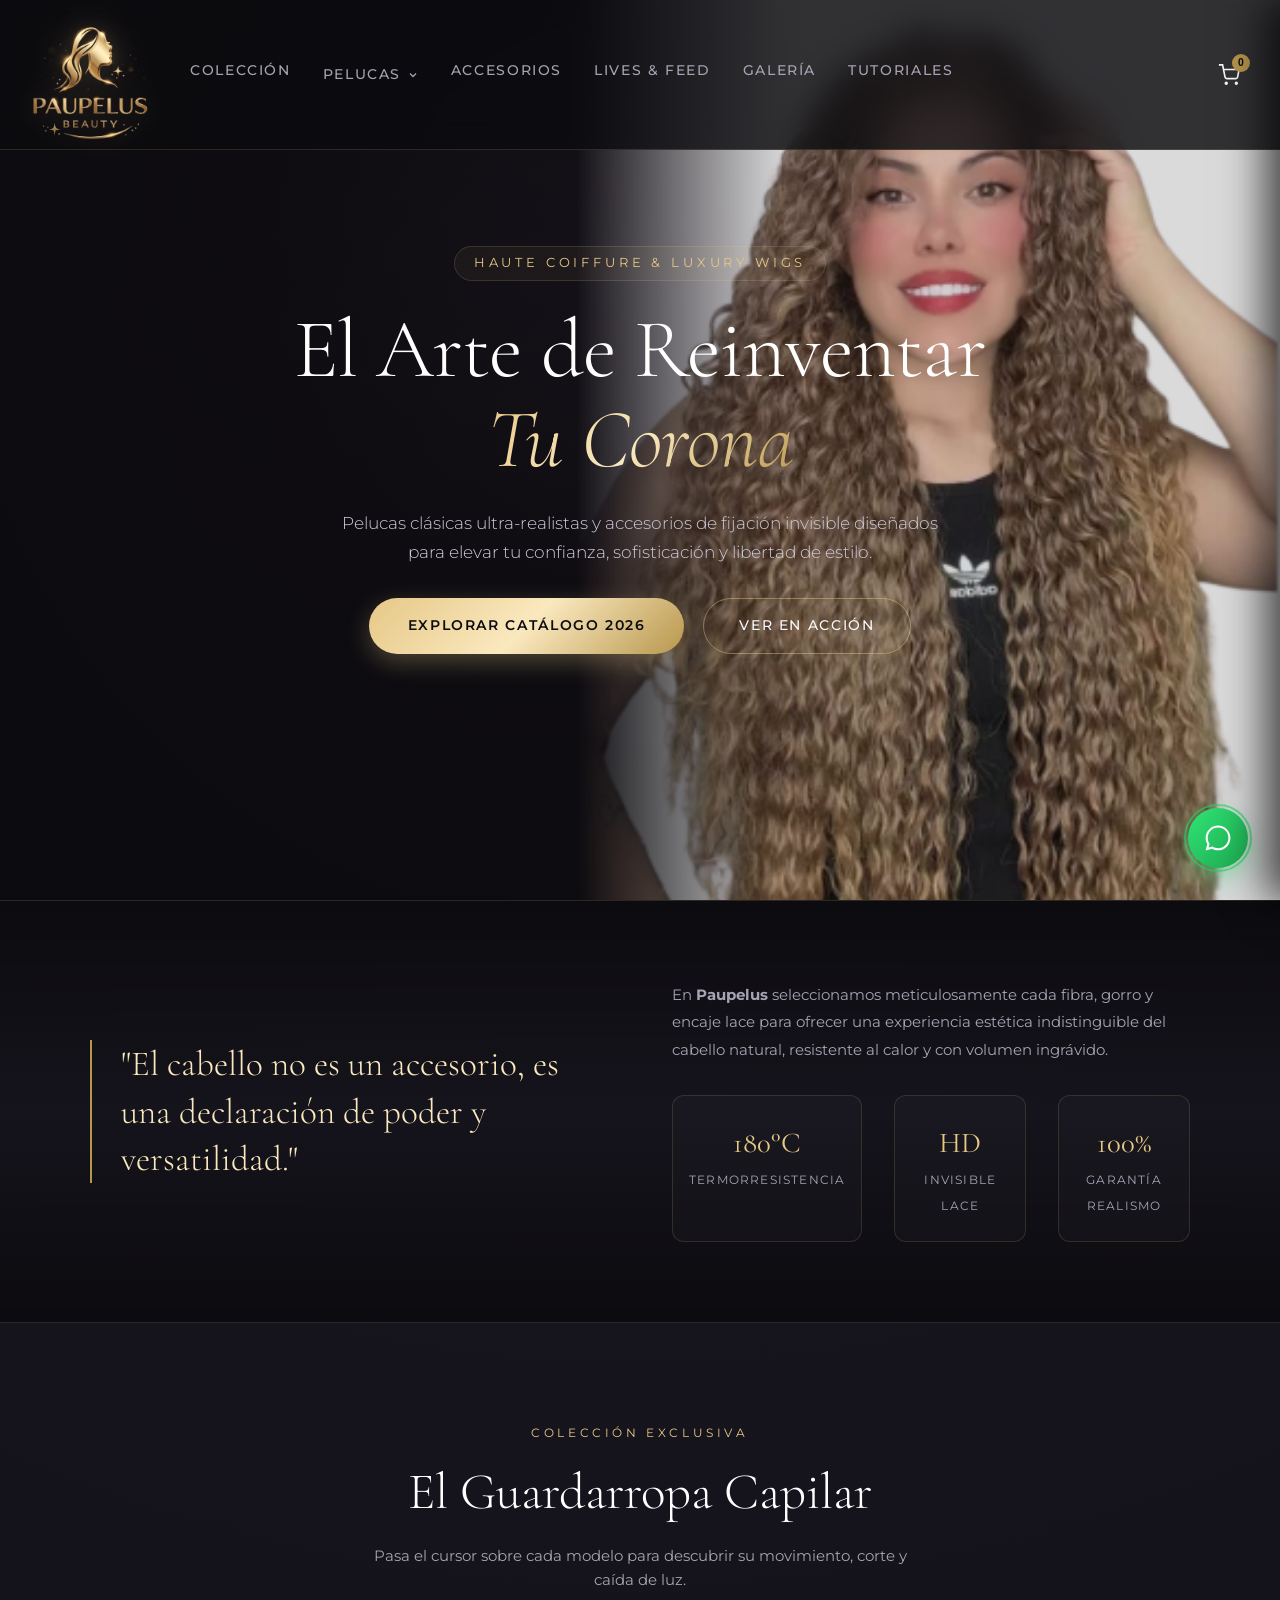
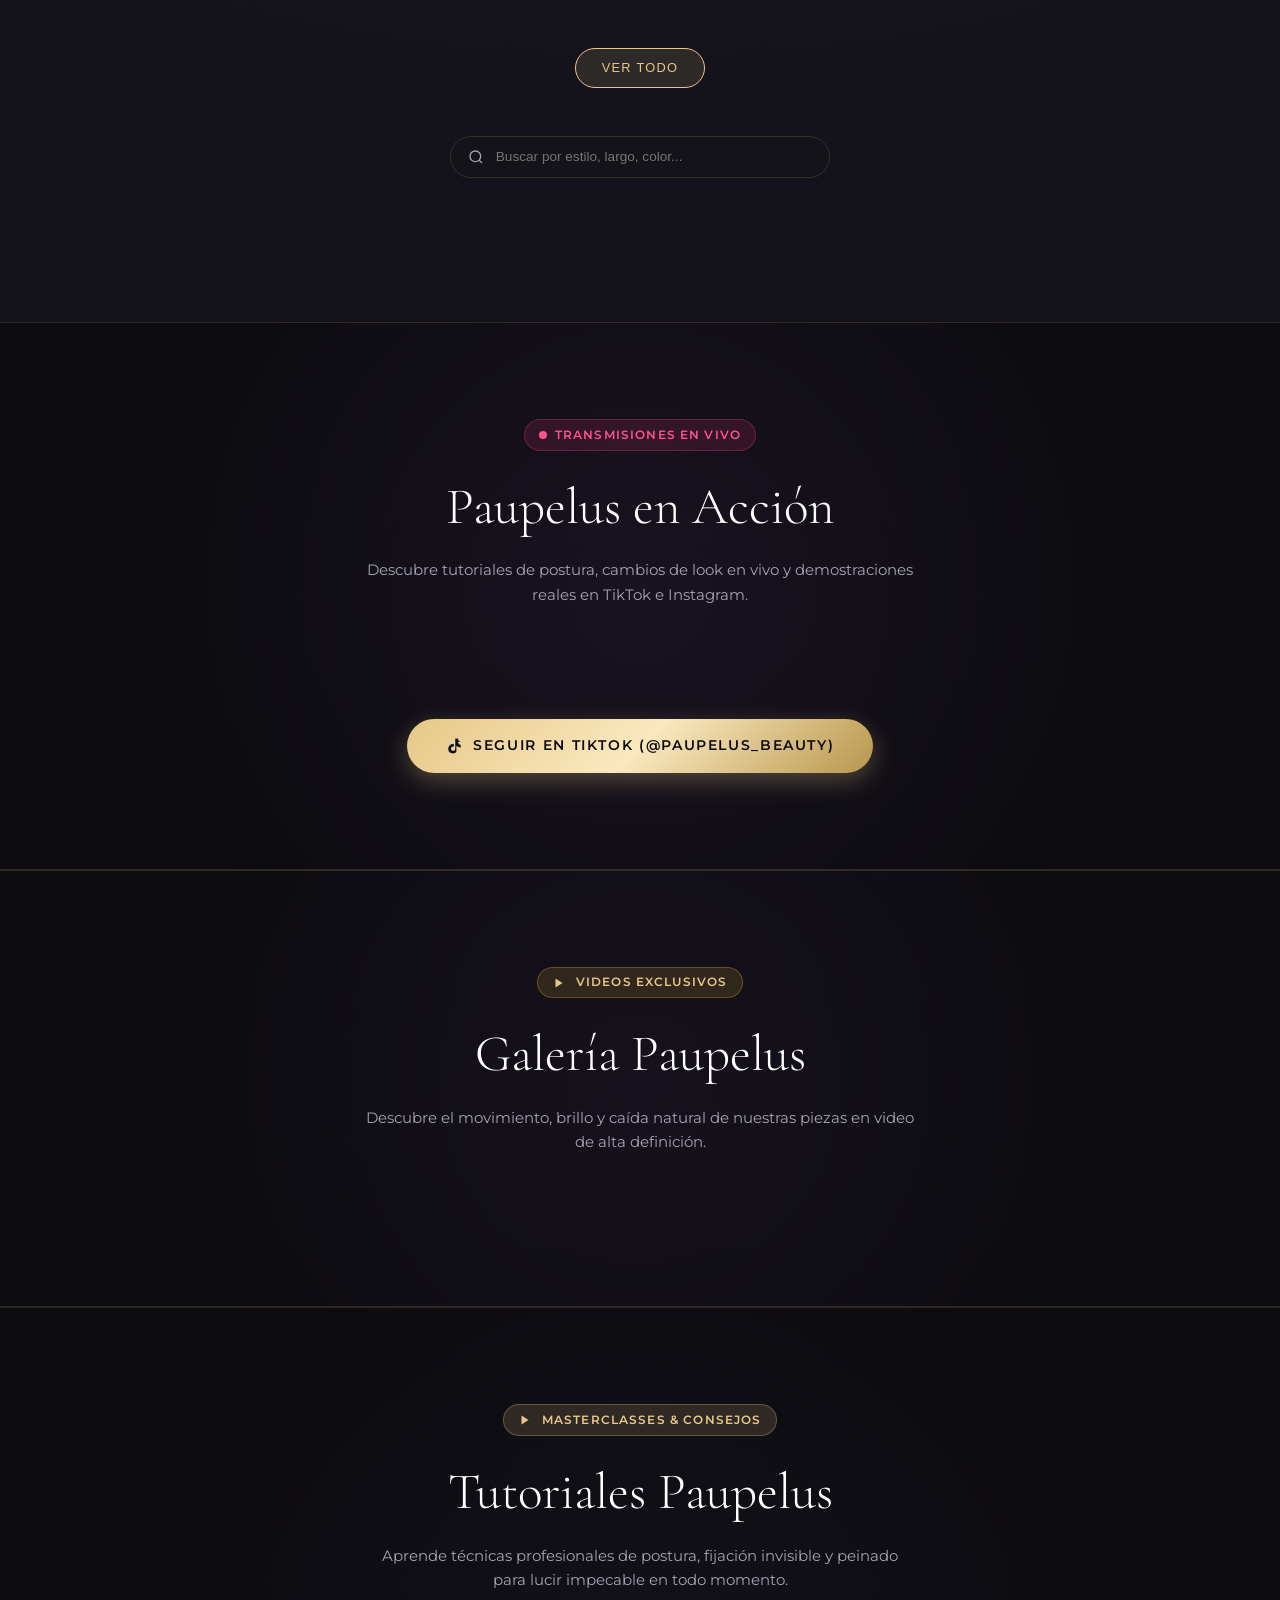
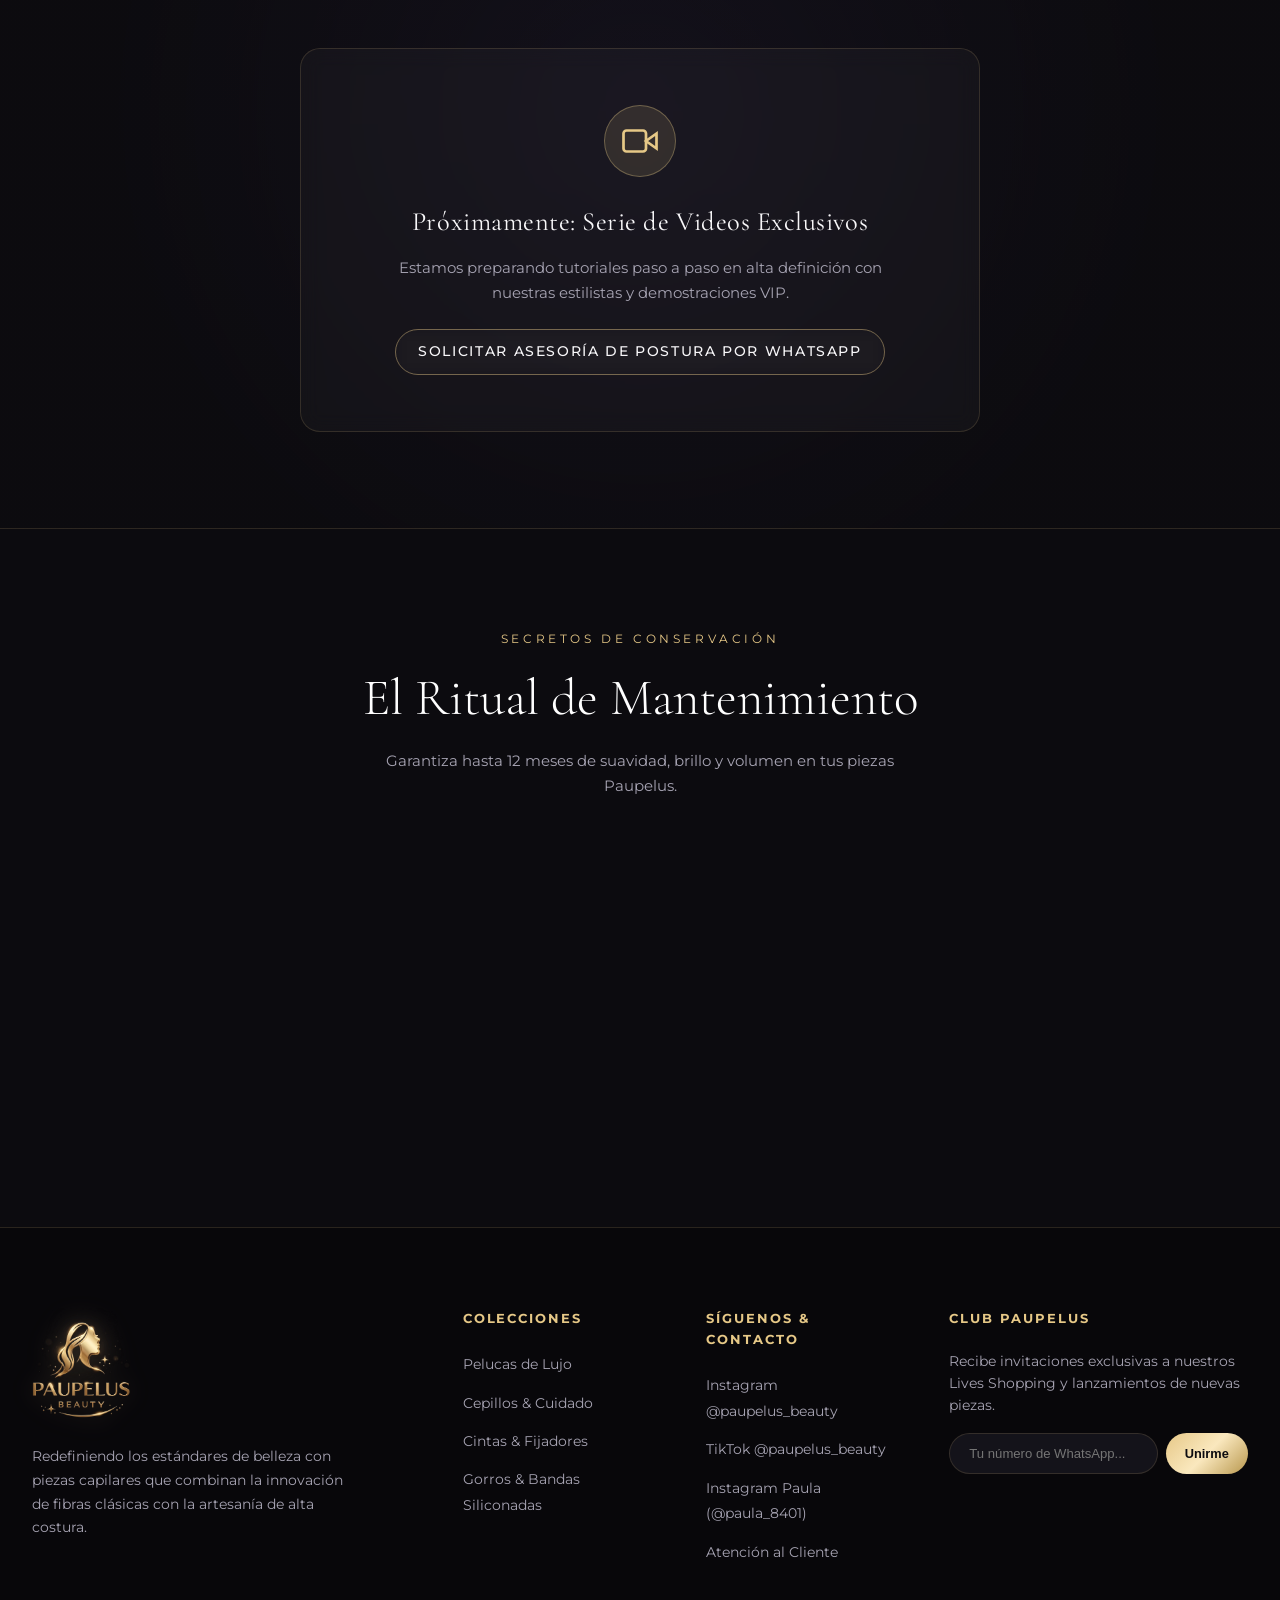
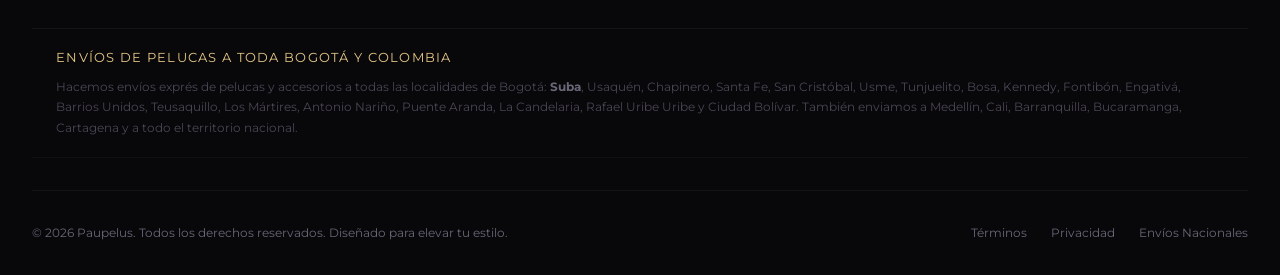
==== index.html @ ee513bda "SEO: limpiar sitemap.xml sin anclas # y remover SearchAction obsoleto en Schema" ====
<!DOCTYPE html>
<html lang="es">
<head>
  <meta charset="UTF-8">
  <meta name="viewport" content="width=device-width, initial-scale=1.0">

  <!-- ═══════════════════════════════════════════════════
       SEO TÍTULOS Y META TAGS LOCALES
  ═══════════════════════════════════════════════════ -->
  <title>Paupelus | Pelucas de Alta Gama & Accesorios para Peluca — Tienda Online Colombia</title>
  <meta name="description" content="Compra pelucas clásicas, lace front y accesorios especializados en Paupelus. Fibra termorresistente 180°C, lace invisible HD. Envíos a toda Colombia. Asesoría VIP por WhatsApp.">
  <meta name="keywords" content="pelucas colombia, pelucas bogota, comprar peluca, pelucas lace front, pelucas clasicas, accesorios para peluca, cintas adhesivas peluca, gorros peluca, pelucas online colombia, paupelus">
  <meta name="author" content="Paupelus Beauty">
  <meta name="robots" content="index, follow">
  <meta name="language" content="Spanish">
  <meta name="geo.region" content="CO-DC">
  <meta name="geo.placename" content="Bogotá, Colombia">

  <!-- Verificación Google Search Console (reemplaza XXXXXX con tu código) -->
  <meta name="google-site-verification" content="JxVUVpsuf0PerEUlL3p1aZrrTxGL-i17aI3q-Oyy6ZY">

  <!-- URL Canónica -->
  <link rel="canonical" href="https://paupelus-catalogo.pages.dev/">

  <!-- ═══════════════════════════════════════════════════
       OPEN GRAPH — WhatsApp, Facebook, Instagram
  ═══════════════════════════════════════════════════ -->
  <meta property="og:type" content="website">
  <meta property="og:site_name" content="Paupelus Beauty">
  <meta property="og:title" content="Paupelus | Pelucas de Alta Gama & Accesorios — Tienda Online Colombia">
  <meta property="og:description" content="Pelucas clásicas ultra-realistas y lace front HD con envío a toda Colombia. Fibra termorresistente 180°C, fijación invisible. ¡Pide asesoría VIP por WhatsApp ahora!">
  <meta property="og:image" content="https://paupelus-catalogo.pages.dev/og-image.jpg">
  <meta property="og:image:width" content="1200">
  <meta property="og:image:height" content="630">
  <meta property="og:image:alt" content="Paupelus - Pelucas de Alta Gama para Colombia">
  <meta property="og:url" content="https://paupelus-catalogo.pages.dev/">
  <meta property="og:locale" content="es_CO">

  <!-- ═══════════════════════════════════════════════════
       TWITTER / X CARD
  ═══════════════════════════════════════════════════ -->
  <meta name="twitter:card" content="summary_large_image">
  <meta name="twitter:title" content="Paupelus | Pelucas de Alta Gama — Tienda Online Colombia">
  <meta name="twitter:description" content="Pelucas clásicas ultra-realistas y lace front HD con envío a toda Colombia. ¡Asesoría VIP por WhatsApp!">
  <meta name="twitter:image" content="https://paupelus-catalogo.pages.dev/og-image.jpg">
  <meta name="twitter:image:alt" content="Paupelus Beauty - Pelucas de alta gama">
  <meta name="twitter:site" content="@paupelus_beauty">

  <!-- ═══════════════════════════════════════════════════
       SCHEMA.ORG JSON-LD — Tienda Virtual (OnlineStore)
  ═══════════════════════════════════════════════════ -->
  <script type="application/ld+json">
  {
    "@context": "https://schema.org",
    "@graph": [
      {
        "@type": "OnlineStore",
        "@id": "https://paupelus-catalogo.pages.dev/#organization",
        "name": "Paupelus Beauty",
        "alternateName": "Paupelus",
        "url": "https://paupelus-catalogo.pages.dev/",
        "logo": {
          "@type": "ImageObject",
          "url": "https://paupelus-catalogo.pages.dev/logo-dorado.webp",
          "width": 400,
          "height": 200
        },
        "image": "https://paupelus-catalogo.pages.dev/og-image.jpg",
        "description": "Tienda online especializada en pelucas clásicas de alta gama, lace front HD y accesorios especializados para peluca. Envíos a toda Colombia.",
        "foundingDate": "2024",
        "address": {
          "@type": "PostalAddress",
          "addressLocality": "Bogotá",
          "addressRegion": "Cundinamarca",
          "addressCountry": "CO"
        },
        "areaServed": {
          "@type": "Country",
          "name": "Colombia"
        },
        "contactPoint": [
          {
            "@type": "ContactPoint",
            "telephone": "+57-318-518-2292",
            "contactType": "customer service",
            "availableLanguage": "Spanish",
            "contactOption": "TollFree"
          }
        ],
        "sameAs": [
          "https://www.instagram.com/paupelus_beauty",
          "https://www.tiktok.com/@paupelus_beauty"
        ],
        "hasOfferCatalog": {
          "@type": "OfferCatalog",
          "name": "Catálogo Paupelus 2026",
          "itemListElement": [
            {
              "@type": "OfferCatalog",
              "name": "Pelucas Clásicas",
              "description": "Pelucas clásicas ultra-realistas termorresistentes hasta 180°C"
            },
            {
              "@type": "OfferCatalog",
              "name": "Pelucas Lace Front",
              "description": "Pelucas lace front HD con encaje invisible de alta definición"
            },
            {
              "@type": "OfferCatalog",
              "name": "Accesorios para Peluca",
              "description": "Cepillos, cintas adhesivas, gorros y bandas siliconadas especializadas"
            }
          ]
        },
        "priceRange": "$$",
        "paymentAccepted": "Nequi, Daviplata, Transferencia bancaria",
        "currenciesAccepted": "COP"
      },
      {
        "@type": "WebSite",
        "@id": "https://paupelus-catalogo.pages.dev/#website",
        "url": "https://paupelus-catalogo.pages.dev/",
        "name": "Paupelus Beauty — Pelucas de Alta Gama Colombia",
        "description": "Catálogo online de pelucas clásicas, lace front y accesorios para peluca con envíos a toda Colombia",
        "publisher": {
          "@id": "https://paupelus-catalogo.pages.dev/#organization"
        },
        "inLanguage": "es-CO"
      },
      {
        "@type": "WebPage",
        "@id": "https://paupelus-catalogo.pages.dev/#webpage",
        "url": "https://paupelus-catalogo.pages.dev/",
        "name": "Paupelus | Pelucas de Alta Gama & Accesorios — Tienda Online Colombia",
        "description": "Compra pelucas clásicas, lace front y accesorios especializados con envío a toda Colombia",
        "isPartOf": {
          "@id": "https://paupelus-catalogo.pages.dev/#website"
        },
        "about": {
          "@id": "https://paupelus-catalogo.pages.dev/#organization"
        },
        "breadcrumb": {
          "@type": "BreadcrumbList",
          "itemListElement": [
            {
              "@type": "ListItem",
              "position": 1,
              "name": "Inicio",
              "item": "https://paupelus-catalogo.pages.dev/"
            }
          ]
        },
        "inLanguage": "es-CO"
      }
    ]
  }
  </script>

  <!-- Favicon -->
  <link rel="icon" type="image/png" href="logo dorado transparente.png">
  <link rel="apple-touch-icon" href="logo dorado transparente.png">

  <!-- Stylesheets -->
  <link rel="stylesheet" href="css/base.css">
  <link rel="stylesheet" href="css/header.css">
  <link rel="stylesheet" href="css/hero.css">
  <link rel="stylesheet" href="css/catalog.css">
  <link rel="stylesheet" href="css/cart.css">
  <link rel="stylesheet" href="css/modal.css">
  <link rel="stylesheet" href="css/checkout.css">
  <link rel="stylesheet" href="css/social.css">
  <link rel="stylesheet" href="css/tutoriales.css">
  <link rel="stylesheet" href="css/footer.css">
</head>
<body>

  <!-- Header Flotante Minimalista -->
  <header class="header">
    <div class="header-container">
      <a href="#" class="logo-wrapper">
        <img src="logo-dorado.webp" alt="Paupelus Logo" class="brand-logo">
      </a>

      <nav class="nav-left">
        <ul class="nav-links">
          <li><a href="#catalogo" class="nav-link" id="navColeccionLink">Colección</a></li>
          <li class="nav-item-dropdown" id="navPelucasDropdownItem">
            <a href="#catalogo" class="nav-link nav-dropdown-trigger" id="navPelucasTrigger" aria-haspopup="true" aria-expanded="false">
              Pelucas
              <svg class="dropdown-chevron" width="12" height="12" viewBox="0 0 24 24" fill="none" stroke="currentColor" stroke-width="2.5"><polyline points="6 9 12 15 18 9"></polyline></svg>
            </a>
            <ul class="nav-dropdown-menu" id="navPelucasMenu" role="menu">
              <li>
                <button type="button" class="nav-dropdown-item" data-category="pelucas" data-subcategoria="seminatural" role="menuitem">
                  Clásicas
                </button>
              </li>
              <li>
                <button type="button" class="nav-dropdown-item" data-category="pelucas" data-subcategoria="lacefront" role="menuitem">
                  Lace Front
                </button>
              </li>
            </ul>
          </li>
          <li><a href="#catalogo" class="nav-link" id="navAccesoriosLink" data-category="accesorios">Accesorios</a></li>
          <li><a href="#lives" class="nav-link">Lives & Feed</a></li>
          <li><a href="#galeria" class="nav-link" id="navGaleriaLink">Galería</a></li>
          <li><a href="#tutoriales" class="nav-link" id="navTutorialesLink">Tutoriales</a></li>
        </ul>
        <button class="mobile-menu-btn" id="mobileMenuBtn" aria-label="Abrir Menú de Categorías">
          <svg width="24" height="24" viewBox="0 0 24 24" fill="none" stroke="currentColor" stroke-width="2"><line x1="3" y1="12" x2="21" y2="12"></line><line x1="3" y1="6" x2="21" y2="6"></line><line x1="3" y1="18" x2="21" y2="18"></line></svg>
        </button>
      </nav>

      <div class="header-actions">
        <a href="https://wa.me/573185182292?text=Hola%20Paupelus%2C%20deseo%20asesoría%20personalizada" target="_blank" class="nav-link" style="display: none; @media(min-width:768px){display:inline-block;}">Asesoría VIP</a>
        <button class="icon-btn" id="cartToggleBtn" aria-label="Ver Carrito">
          <svg width="22" height="22" viewBox="0 0 24 24" fill="none" stroke="currentColor" stroke-width="1.8">
            <circle cx="9" cy="21" r="1"></circle>
            <circle cx="20" cy="21" r="1"></circle>
            <path d="M1 1h4l2.68 13.39a2 2 0 0 0 2 1.61h9.72a2 2 0 0 0 2-1.61L23 6H6"></path>
          </svg>
          <span class="badge-count" id="cartCount">0</span>
        </button>
      </div>
    </div>
  </header>

  <!-- Hero Section Inmersivo -->
  <section class="hero-section hero" id="inicio">
    <div class="hero-video-container">
      <div class="hero-backdrop-fallback"></div>
    </div>
    
    <div class="hero-overlay"></div>

    <div class="hero-content">
      <span class="hero-tag">Haute Coiffure & Luxury Wigs</span>
      <h1 class="hero-title">El Arte de Reinventar <em>Tu Corona</em></h1>
      <p class="hero-subtitle">
        Pelucas clásicas ultra-realistas y accesorios de fijación invisible diseñados para elevar tu confianza, sofisticación y libertad de estilo.
      </p>
      <div class="hero-actions">
        <a href="#catalogo" class="btn-primary">Explorar Catálogo 2026</a>
        <a href="#lives" class="btn-outline">Ver en Acción</a>
      </div>
    </div>

    <div class="hero-model">
      <img src="img/modelo-hero.png" alt="Modelo con peluca Paupelus" class="hero-model-img">
    </div>
  </section>

  <!-- Editorial Statement Banner -->
  <section class="editorial-banner">
    <div class="editorial-inner">
      <blockquote class="editorial-quote">
        "El cabello no es un accesorio, es una declaración de poder y versatilidad."
      </blockquote>
      <div>
        <p class="editorial-text">
          En <strong>Paupelus</strong> seleccionamos meticulosamente cada fibra, gorro y encaje lace para ofrecer una experiencia estética indistinguible del cabello natural, resistente al calor y con volumen ingrávido.
        </p>
        <div class="editorial-features">
          <div class="feat-item">
            <span class="feat-num">180°C</span>
            <span class="feat-label">Termorresistencia</span>
          </div>
          <div class="feat-item">
            <span class="feat-num">HD</span>
            <span class="feat-label">Invisible Lace</span>
          </div>
          <div class="feat-item">
            <span class="feat-num">100%</span>
            <span class="feat-label">Garantía Realismo</span>
          </div>
        </div>
      </div>
    </div>
  </section>

  <!-- Catálogo Interactivo Editorial -->
  <section class="catalog-section" id="catalogo">
    <div class="section-header">
      <span class="section-tag">Colección Exclusiva</span>
      <h2 class="section-title">El Guardarropa Capilar</h2>
      <p class="section-subtitle">
        Pasa el cursor sobre cada modelo para descubrir su movimiento, corte y caída de luz.
      </p>
    </div>

    <!-- Filtros de Categorías y Búsqueda -->
    <div class="catalog-controls">
      <button class="filter-btn active" data-category="all">Ver Todo</button>
    </div>

    <div class="catalog-search-wrap">
      <svg class="catalog-search-icon" width="16" height="16" viewBox="0 0 24 24" fill="none" stroke="currentColor" stroke-width="2">
        <circle cx="11" cy="11" r="8"></circle><line x1="21" y1="21" x2="16.65" y2="16.65"></line>
      </svg>
      <input type="text" id="catalogSearch" class="catalog-search-input" placeholder="Buscar por estilo, largo, color...">
    </div>

    <!-- Grid de Productos Dinámico -->
    <div class="catalog-grid" id="catalogGrid">
      <!-- Los productos se inyectan dinámicamente desde script.js -->
    </div>
  </section>

  <!-- Sección Social: Lives & Feed en Acción -->
  <section class="social-live-section" id="lives">
    <div class="social-container">
      <div class="section-header">
        <div class="live-badge">
          <span class="live-dot"></span>
          Transmisiones en Vivo
        </div>
        <h2 class="section-title">Paupelus en Acción</h2>
        <p class="section-subtitle">
          Descubre tutoriales de postura, cambios de look en vivo y demostraciones reales en TikTok e Instagram.
        </p>
      </div>

      <div class="social-reels-grid" id="socialReelsGrid">
        <!-- Se llena dinámicamente desde script.js vía fetchReels() -->
      </div>

      <div style="text-align: center; margin-top: 3.5rem;">
        <a href="https://www.tiktok.com/@paupelus_beauty" target="_blank" rel="noopener noreferrer" class="btn-primary" style="display: inline-flex; align-items: center; gap: 0.6rem;">
          <svg width="18" height="18" viewBox="0 0 24 24" fill="currentColor"><path d="M19.59 6.69a4.83 4.83 0 0 1-3.77-4.25V2h-3.45v13.67a2.89 2.89 0 0 1-5.2 1.74 2.89 2.89 0 0 1 2.31-4.64c.298-.002.595.042.88.13V9.4a6.33 6.33 0 0 0-1-.08A6.34 6.34 0 0 0 3 15.66a6.34 6.34 0 0 0 10.82 4.46V11.8a8.17 8.17 0 0 0 5.77 2.25v-3.45a4.85 4.85 0 0 1-3.77-3.91z"/></svg>
          Seguir en TikTok (@paupelus_beauty)
        </a>
      </div>
    </div>
  </section>

  <!-- Sección Galería de Videos Promocionales -->
  <section class="social-live-section gallery-section" id="galeria">
    <div class="social-container">
      <div class="section-header">
        <div class="live-badge" style="background: rgba(212, 175, 55, 0.15); color: var(--gold-primary); border-color: rgba(212, 175, 55, 0.3);">
          <svg width="12" height="12" viewBox="0 0 24 24" fill="currentColor" style="margin-right: 0.2rem;"><polygon points="5 3 19 12 5 21 5 3"></polygon></svg>
          Videos Exclusivos
        </div>
        <h2 class="section-title">Galería Paupelus</h2>
        <p class="section-subtitle">
          Descubre el movimiento, brillo y caída natural de nuestras piezas en video de alta definición.
        </p>
      </div>

      <div class="gallery-grid" id="galleryGrid">
        <!-- Inyección dinámica desde script.js vía fetchGaleria() -->
      </div>
    </div>
  </section>

  <!-- Sección Tutoriales: Masterclasses & Guías -->
  <section class="social-live-section tutorials-section" id="tutoriales">
    <div class="social-container">
      <div class="section-header">
        <div class="live-badge" style="background: rgba(230, 200, 135, 0.15); color: var(--gold-primary); border-color: rgba(230, 200, 135, 0.3);">
          <svg width="12" height="12" viewBox="0 0 24 24" fill="currentColor" style="margin-right: 0.2rem;"><polygon points="5 3 19 12 5 21 5 3"></polygon></svg>
          Masterclasses & Consejos
        </div>
        <h2 class="section-title">Tutoriales Paupelus</h2>
        <p class="section-subtitle">
          Aprende técnicas profesionales de postura, fijación invisible y peinado para lucir impecable en todo momento.
        </p>
      </div>

      <!-- Tarjeta informativa Próximamente (se oculta cuando hay tutoriales disponibles) -->
      <div class="tutorials-placeholder-card" id="tutorialsPlaceholder">
        <div class="tutorials-placeholder-icon">
          <svg width="36" height="36" viewBox="0 0 24 24" fill="none" stroke="currentColor" stroke-width="1.8">
            <polygon points="23 7 16 12 23 17 23 7"></polygon>
            <rect x="1" y="5" width="15" height="14" rx="2" ry="2"></rect>
          </svg>
        </div>
        <h3>Próximamente: Serie de Videos Exclusivos</h3>
        <p>Estamos preparando tutoriales paso a paso en alta definición con nuestras estilistas y demostraciones VIP.</p>
        <div style="margin-top: 1.5rem;">
          <a href="https://wa.me/573185182292?text=Hola%20Paupelus%2C%20quisiera%20recibir%20asesor%C3%ADa%20y%20gu%C3%ADas%20de%20postura" target="_blank" rel="noopener noreferrer" class="btn-outline" style="display: inline-flex; align-items: center; gap: 0.5rem; font-size: 0.85rem; padding: 0.7rem 1.4rem;">
            Solicitar Asesoría de Postura por WhatsApp
          </a>
        </div>
      </div>

      <!-- Grid dinámico de tutoriales -->
      <div class="tutorials-grid" id="tutorialsGrid" style="display: none;"></div>

      <!-- Botón de Asesoría de Postura por WhatsApp (se muestra debajo del grid cuando hay tutoriales) -->
      <div class="tutorials-cta-wrap" id="tutorialsCtaWrap" style="display: none; text-align: center; margin-top: 3.5rem;">
        <a href="https://wa.me/573185182292?text=Hola%20Paupelus%2C%20quisiera%20recibir%20asesor%C3%ADa%20y%20gu%C3%ADas%20de%20postura" target="_blank" rel="noopener noreferrer" class="btn-outline" style="display: inline-flex; align-items: center; gap: 0.5rem; font-size: 0.88rem; padding: 0.85rem 1.8rem;">
          Solicitar Asesoría de Postura por WhatsApp
        </a>
      </div>
    </div>
  </section>

  <!-- Guía de Cuidado Especializado -->
  <section class="hair-guide-section">
    <div class="section-header">
      <span class="section-tag">Secretos de Conservación</span>
      <h2 class="section-title">El Ritual de Mantenimiento</h2>
      <p class="section-subtitle">Garantiza hasta 12 meses de suavidad, brillo y volumen en tus piezas Paupelus.</p>
    </div>

    <div class="guide-cards-grid">
      <div class="guide-card reveal">
        <div class="guide-icon">
          <svg width="24" height="24" viewBox="0 0 24 24" fill="none" stroke="currentColor" stroke-width="2"><path d="M12 2.69l5.66 5.66a8 8 0 1 1-11.31 0z"></path></svg>
        </div>
        <h3>Lavado en Agua Fría</h3>
        <p>Lava tu peluca únicamente con agua fría o tibia y acondicionador suave para fibras clásicas. Nunca frotes de forma agresiva.</p>
      </div>

      <div class="guide-card reveal">
        <div class="guide-icon">
          <svg width="24" height="24" viewBox="0 0 24 24" fill="none" stroke="currentColor" stroke-width="2"><circle cx="12" cy="12" r="10"></circle><path d="M8 12h8"></path><path d="M12 8v8"></path></svg>
        </div>
        <h3>Desenredado Progresivo</h3>
        <p>Comienza siempre desde las puntas hacia la raíz con nuestro cepillo Cushion. Aplica spray antiestático para conservar la sedosidad.</p>
      </div>

      <div class="guide-card reveal">
        <div class="guide-icon">
          <svg width="24" height="24" viewBox="0 0 24 24" fill="none" stroke="currentColor" stroke-width="2"><rect x="3" y="4" width="18" height="18" rx="2" ry="2"></rect><line x1="16" y1="2" x2="16" y2="6"></line><line x1="8" y1="2" x2="8" y2="6"></line><line x1="3" y1="10" x2="21" y2="10"></line></svg>
        </div>
        <h3>Fijación & Respiración</h3>
        <p>Utiliza bandas siliconadas durante el día para aliviar la tensión del cuero cabelludo y reserva las cintas adhesivas para eventos prolongados.</p>
      </div>
    </div>
  </section>

  <!-- Overlay y Menú Lateral Móvil de Categorías -->
  <div class="mobile-menu-overlay" id="mobileMenuOverlay"></div>
  <aside class="mobile-menu-drawer" id="mobileMenuDrawer" aria-label="Menú de Categorías">
    <div class="mobile-menu-header">
      <div class="mobile-menu-brand">
        <span class="mobile-menu-tag">Colección 2026</span>
        <h3 class="mobile-menu-title">Categorías</h3>
      </div>
      <button type="button" class="mobile-menu-close" id="mobileMenuCloseBtn" aria-label="Cerrar Menú">
        <svg width="22" height="22" viewBox="0 0 24 24" fill="none" stroke="currentColor" stroke-width="2">
          <line x1="18" y1="6" x2="6" y2="18"></line>
          <line x1="6" y1="6" x2="18" y2="18"></line>
        </svg>
      </button>
    </div>

    <nav class="mobile-menu-nav">
      <ul class="mobile-menu-list">
        <li>
          <button type="button" class="mobile-menu-item filter-btn" data-category="pelucas" data-subcategoria="seminatural">
            <span class="mobile-menu-item-text">Pelucas Clásicas</span>
            <svg class="mobile-menu-arrow" width="18" height="18" viewBox="0 0 24 24" fill="none" stroke="currentColor" stroke-width="2"><polyline points="9 18 15 12 9 6"></polyline></svg>
          </button>
        </li>
        <li>
          <button type="button" class="mobile-menu-item filter-btn" data-category="pelucas" data-subcategoria="lacefront">
            <span class="mobile-menu-item-text">Pelucas Lace Front</span>
            <svg class="mobile-menu-arrow" width="18" height="18" viewBox="0 0 24 24" fill="none" stroke="currentColor" stroke-width="2"><polyline points="9 18 15 12 9 6"></polyline></svg>
          </button>
        </li>
        <li>
          <button type="button" class="mobile-menu-item filter-btn" data-category="accesorios">
            <span class="mobile-menu-item-text">Accesorios Especializados</span>
            <svg class="mobile-menu-arrow" width="18" height="18" viewBox="0 0 24 24" fill="none" stroke="currentColor" stroke-width="2"><polyline points="9 18 15 12 9 6"></polyline></svg>
          </button>
        </li>
        <li>
          <a href="#galeria" class="mobile-menu-item" data-target="galeria">
            <span class="mobile-menu-item-text">Galería</span>
            <svg class="mobile-menu-arrow" width="18" height="18" viewBox="0 0 24 24" fill="none" stroke="currentColor" stroke-width="2"><polyline points="9 18 15 12 9 6"></polyline></svg>
          </a>
        </li>
        <li>
          <a href="#tutoriales" class="mobile-menu-item" data-target="tutoriales">
            <span class="mobile-menu-item-text">Tutoriales</span>
            <svg class="mobile-menu-arrow" width="18" height="18" viewBox="0 0 24 24" fill="none" stroke="currentColor" stroke-width="2"><polyline points="9 18 15 12 9 6"></polyline></svg>
          </a>
        </li>
        <li>
          <a href="#lives" class="mobile-menu-item" data-target="lives">
            <span class="mobile-menu-item-text">Lives & Feed</span>
            <svg class="mobile-menu-arrow" width="18" height="18" viewBox="0 0 24 24" fill="none" stroke="currentColor" stroke-width="2"><polyline points="9 18 15 12 9 6"></polyline></svg>
          </a>
        </li>
      </ul>
    </nav>
  </aside>

  <!-- Carrito Lateral Desplegable (Drawer) -->
  <div class="cart-overlay" id="cartOverlay"></div>
  <aside class="cart-drawer" id="cartDrawer" aria-label="Carrito de compras">
    <div class="cart-header">
      <h2>Tu Selección Privada</h2>
      <button class="cart-close-btn" id="cartCloseBtn" aria-label="Cerrar carrito">
        <svg width="24" height="24" viewBox="0 0 24 24" fill="none" stroke="currentColor" stroke-width="2"><line x1="18" y1="6" x2="6" y2="18"></line><line x1="6" y1="6" x2="18" y2="18"></line></svg>
      </button>
    </div>

    <div class="cart-body" id="cartItems">
      <!-- Inyección dinámica de artículos -->
    </div>

    <div class="cart-footer">
      <div class="cart-subtotal">
        <span>Subtotal Estimado</span>
        <span class="cart-subtotal-price" id="cartSubtotal">$ 0</span>
      </div>
      <button class="btn-checkout-whatsapp" id="checkoutWhatsAppBtn">
        <svg width="20" height="20" viewBox="0 0 24 24" fill="currentColor"><path d="M12.04 2C6.58 2 2.13 6.45 2.13 11.91C2.13 13.66 2.59 15.36 3.45 16.86L2.05 22L7.3 20.62C8.75 21.41 10.38 21.83 12.04 21.83C17.5 21.83 21.95 17.38 21.95 11.92C21.95 9.27 20.92 6.78 19.05 4.91C17.18 3.03 14.69 2 12.04 2M12.05 3.67C14.25 3.67 16.31 4.53 17.87 6.09C19.42 7.65 20.28 9.72 20.28 11.92C20.28 16.46 16.58 20.15 12.04 20.15C10.56 20.15 9.11 19.76 7.85 19L7.55 18.83L4.43 19.65L5.26 16.61L5.06 16.29C4.24 14.99 3.8 13.47 3.8 11.91C3.81 7.37 7.5 3.67 12.05 3.67Z"/></svg>
        Generar pedido por WhatsApp
      </button>
    </div>
  </aside>

  <!-- Lightbox Modal para Vista Rápida de Producto -->
  <div class="lightbox-modal" id="lightboxModal">
    <div class="lightbox-content">
      <button class="lightbox-close-btn" id="lightboxClose" aria-label="Cerrar modal">
        <svg width="20" height="20" viewBox="0 0 24 24" fill="none" stroke="currentColor" stroke-width="2"><line x1="18" y1="6" x2="6" y2="18"></line><line x1="6" y1="6" x2="18" y2="18"></line></svg>
      </button>

      <div class="lightbox-media-container">
        <div class="lightbox-tabs" id="lightboxTabs">
          <button type="button" class="lightbox-tab-btn active" id="tabFotoBtn" data-media="foto">
            <svg width="14" height="14" viewBox="0 0 24 24" fill="none" stroke="currentColor" stroke-width="2"><rect x="3" y="3" width="18" height="18" rx="2"/><circle cx="8.5" cy="8.5" r="1.5"/><polyline points="21 15 16 10 5 21"/></svg>
            Foto
          </button>
          <button type="button" class="lightbox-tab-btn" id="tabVideoBtn" data-media="video" style="display:none;">
            <svg width="14" height="14" viewBox="0 0 24 24" fill="none" stroke="currentColor" stroke-width="2"><polygon points="5 3 19 12 5 21 5 3"/></svg>
            Video
          </button>
        </div>

        <div class="lightbox-media-viewer">
          <!-- Vista Foto -->
          <div class="lightbox-view-pane active" id="paneFoto">
            <img src="" alt="Vista previa producto" id="lightboxImg" class="lightbox-img">
          </div>

          <!-- Vista Video -->
          <div class="lightbox-view-pane" id="paneVideo">
            <img id="lightboxVideoPoster" src="" alt="Video preview" class="lightbox-video-poster">
            <div class="lightbox-video-overlay" id="lightboxVideoOverlay">
              <button id="lightboxPlayBtn" class="lightbox-play-btn" aria-label="Reproducir video de la pieza">
                <svg width="34" height="34" viewBox="0 0 24 24" fill="currentColor">
                  <polygon points="6 3 20 12 6 21 6 3"></polygon>
                </svg>
              </button>
              <span class="lightbox-video-hint">Ver movimiento real en video</span>
            </div>
            <video id="lightboxVideo" controls playsinline style="display:none;"></video>
          </div>
        </div>
      </div>

      <div class="lightbox-info">
        <span class="card-badge" id="lightboxTag" style="position:static; align-self:flex-start;">Tag</span>
        <h2 class="card-title" id="lightboxTitle" style="font-size:2rem;">Título</h2>
        <div class="card-price" id="lightboxPrice" style="font-size:1.6rem;">$ 0</div>
        <p id="lightboxDesc" style="color:var(--text-muted); font-size:0.95rem; line-height:1.7;">Descripción</p>
        
        <div id="lightboxSpecs" class="card-specs" style="margin: 0.5rem 0 1rem 0;"></div>

        <button class="btn-primary" id="lightboxAddBtn" style="width:100%; justify-content:center;">
          Agregar a Mi Selección
        </button>
      </div>
    </div>
  </div>

  <!-- Lightbox Modal para Videos de Galería (object-fit: contain, fondo negro, max-height: 80vh) -->
  <div class="gallery-modal lightbox-modal" id="galleryLightboxModal" aria-modal="true" role="dialog">
    <div class="gallery-lightbox-content">
      <button type="button" class="lightbox-close-btn gallery-close-btn" id="galleryModalClose" aria-label="Cerrar video">
        <svg width="20" height="20" viewBox="0 0 24 24" fill="none" stroke="currentColor" stroke-width="2"><line x1="18" y1="6" x2="6" y2="18"></line><line x1="6" y1="6" x2="18" y2="18"></line></svg>
      </button>

      <div class="gallery-player-container">
        <video id="galleryModalVideo" controls playsinline preload="metadata" class="gallery-video-player"></video>
      </div>

      <div class="gallery-caption-box" id="galleryCaptionBox">
        <h3 id="galleryModalTitle" class="gallery-modal-title"></h3>
        <p id="galleryModalDesc" class="gallery-modal-desc"></p>
      </div>
    </div>
  </div>

  <!-- Modal Reproductor de Tutoriales (object-fit: contain, fondo negro, max-height 80vh) -->
  <div class="tutorial-modal lightbox-modal" id="tutorialModal" aria-modal="true" role="dialog">
    <div class="tutorial-modal-content">
      <button type="button" class="lightbox-close-btn tutorial-close-btn" id="tutorialModalClose" aria-label="Cerrar tutorial">
        <svg width="20" height="20" viewBox="0 0 24 24" fill="none" stroke="currentColor" stroke-width="2"><line x1="18" y1="6" x2="6" y2="18"></line><line x1="6" y1="6" x2="18" y2="18"></line></svg>
      </button>

      <div class="tutorial-player-container" id="tutorialPlayerContainer">
        <!-- Inyección dinámica: video o iframe -->
      </div>

      <div class="tutorial-caption-box" id="tutorialCaptionBox">
        <h3 id="tutorialModalTitle" class="tutorial-modal-title"></h3>
        <p id="tutorialModalDesc" class="tutorial-modal-desc"></p>
      </div>
    </div>
  </div>

  <!-- Modal de Checkout / Despacho en 2 Pasos -->
  <div class="checkout-modal" id="checkoutModal" aria-modal="true" role="dialog">
    <div class="checkout-modal-content">
      <button type="button" class="checkout-close-btn" id="checkoutCloseBtn" aria-label="Cerrar modal">
        <svg width="20" height="20" viewBox="0 0 24 24" fill="none" stroke="currentColor" stroke-width="2"><line x1="18" y1="6" x2="6" y2="18"></line><line x1="6" y1="6" x2="18" y2="18"></line></svg>
      </button>

      <!-- Encabezado e Indicador de Pasos -->
      <div class="checkout-header">
        <div class="checkout-steps-indicator">
          <span class="step-badge active" id="step1Badge">Paso 1: Datos</span>
          <span class="step-separator">›</span>
          <span class="step-badge" id="step2Badge">Paso 2: Confirmación</span>
        </div>
        <h3 class="checkout-title" id="checkoutStepTitle">Datos de Entrega</h3>
        <p class="checkout-subtitle" id="checkoutStepSubtitle">Ingresa tus datos personales para coordinar el envío y abono de tu orden.</p>
      </div>

      <!-- Alerta de validación de campos -->
      <div id="checkoutErrorMsg" class="checkout-error-msg" style="display: none;"></div>

      <!-- PASO 1: Formulario de datos personales -->
      <form id="checkoutFormStep1" novalidate>
        <div class="checkout-form-grid">
          <div class="checkout-field full-width">
            <label for="checkoutNombre">Nombre completo *</label>
            <input type="text" id="checkoutNombre" class="checkout-input" placeholder="Ej. Paula Pérez" required autocomplete="name">
          </div>

          <div class="checkout-field">
            <label for="checkoutCedula">Cédula * (solo números)</label>
            <input type="text" id="checkoutCedula" class="checkout-input" placeholder="Ej. 1020304050" required inputmode="numeric" pattern="[0-9]+">
          </div>

          <div class="checkout-field">
            <label for="checkoutCelular">Celular * (mínimo 10 dígitos)</label>
            <input type="tel" id="checkoutCelular" class="checkout-input" placeholder="Ej. 3185182292" required inputmode="tel">
          </div>

          <div class="checkout-field full-width">
            <label for="checkoutDireccion">Dirección exacta *</label>
            <input type="text" id="checkoutDireccion" class="checkout-input" placeholder="Ej. Calle 123 # 45 - 67 Apto 301" required autocomplete="street-address">
          </div>

          <div class="checkout-field full-width">
            <label for="checkoutCiudad">Ciudad *</label>
            <input type="text" id="checkoutCiudad" class="checkout-input" placeholder="Ej. Bogotá, Medellín, Cali..." required>
          </div>
        </div>

        <div class="checkout-actions">
          <button type="button" id="checkoutBackBtn" class="btn-outline" style="padding: 0.75rem 1.4rem; font-size: 0.88rem;">
            ← Atrás
          </button>
          <button type="submit" id="checkoutContinueBtn" class="btn-primary" style="padding: 0.75rem 1.8rem; font-size: 0.88rem;">
            Continuar
          </button>
        </div>
      </form>

      <!-- PASO 2: Confirmación y Pago -->
      <div id="checkoutStep2" style="display: none;">
        <!-- 1. Resumen de montos -->
        <div class="checkout-summary-card">
          <div class="summary-item">
            <span class="summary-label" id="step2LabelMonto">Abono Inicial</span>
            <span class="summary-value highlight-gold" id="step2ValorAbono">$ 0</span>
          </div>
          <div class="summary-divider"></div>
          <div class="summary-item">
            <span class="summary-label">Saldo Contra Entrega</span>
            <span class="summary-value" id="step2ValorSaldo">$ 0</span>
          </div>
        </div>

        <!-- 2. Checkbox Pagar todo de una vez -->
        <div class="checkout-pay-all-wrap" id="checkoutPayAllWrap">
          <label class="checkout-checkbox-label" for="checkoutPagarTodo">
            <input type="checkbox" id="checkoutPagarTodo" class="checkout-checkbox">
            <span>Pagar todo de una vez</span>
          </label>
        </div>

        <!-- 3. Selector desplegable Forma de pago -->
        <div class="checkout-field full-width" style="margin-bottom: 0.5rem;">
          <label for="checkoutPaymentMethod">Forma de pago *</label>
          <select id="checkoutPaymentMethod" class="checkout-select">
            <option value="" disabled selected>Selecciona una opción</option>
            <option value="transferencia">Transferencia</option>
            <option value="tarjeta">Tarjeta de crédito</option>
          </select>
        </div>

        <!-- 4. Contenido dinámico según la opción elegida -->
        <div id="paymentContentTransferencia" class="payment-method-box" style="display: none;">
          <div class="qr-container">
            <img src="img/qr-pago.jpg" alt="Código QR Nequi / Daviplata" class="checkout-qr-img" onerror="this.onerror=null; this.src='logo dorado transparente.png';">
          </div>
          <p class="checkout-transfer-text" id="checkoutTransferText">
            Transfiere <strong id="transferMontoBold">$ 0</strong> a este Nequi/Daviplata: <strong>3185182292</strong>
          </p>
          <div class="checkout-actions" style="margin-top: 1.2rem;">
            <button type="button" class="btn-outline btn-step2-back" style="padding: 0.75rem 1.4rem; font-size: 0.88rem;">
              ← Modificar datos
            </button>
            <button type="button" id="btnConfirmarTransferencia" class="btn-primary" style="padding: 0.75rem 1.8rem; font-size: 0.88rem;">
              Ya pagué, enviar pedido
            </button>
          </div>
        </div>

        <div id="paymentContentTarjeta" class="payment-method-box" style="display: none;">
          <div class="checkout-credit-card-notice">
            <svg width="28" height="28" viewBox="0 0 24 24" fill="none" stroke="currentColor" stroke-width="1.8" class="notice-icon">
              <rect x="1" y="4" width="22" height="16" rx="2" ry="2"></rect>
              <line x1="1" y1="10" x2="23" y2="10"></line>
            </svg>
            <p class="credit-card-text">
              Un asesor te contactará en los próximos 5 minutos con el link de pago
            </p>
          </div>
          <div class="checkout-actions" style="margin-top: 1.2rem;">
            <button type="button" class="btn-outline btn-step2-back" style="padding: 0.75rem 1.4rem; font-size: 0.88rem;">
              ← Modificar datos
            </button>
            <button type="button" id="btnConfirmarTarjeta" class="btn-primary" style="padding: 0.75rem 1.8rem; font-size: 0.88rem;">
              Enviar pedido
            </button>
          </div>
        </div>
      </div>
    </div>
  </div>

  <!-- Botón Flotante de WhatsApp con Micro-animación Pulso -->
  <a href="https://wa.me/573185182292?text=Hola%20Paupelus%2C%20quiero%20consultar%20sobre%20las%20pelucas%20y%20accesorios" target="_blank" class="floating-whatsapp" aria-label="Contactar por WhatsApp">
    <span class="whatsapp-label">¿Dudas? Habla con una asesora VIP</span>
    <div class="whatsapp-btn">
      <svg width="30" height="30" viewBox="0 0 24 24" fill="currentColor">
        <path d="M12.04 2C6.58 2 2.13 6.45 2.13 11.91C2.13 13.66 2.59 15.36 3.45 16.86L2.05 22L7.3 20.62C8.75 21.41 10.38 21.83 12.04 21.83C17.5 21.83 21.95 17.38 21.95 11.92C21.95 9.27 20.92 6.78 19.05 4.91C17.18 3.03 14.69 2 12.04 2M12.05 3.67C14.25 3.67 16.31 4.53 17.87 6.09C19.42 7.65 20.28 9.72 20.28 11.92C20.28 16.46 16.58 20.15 12.04 20.15C10.56 20.15 9.11 19.76 7.85 19L7.55 18.83L4.43 19.65L5.26 16.61L5.06 16.29C4.24 14.99 3.8 13.47 3.8 11.91C3.81 7.37 7.5 3.67 12.05 3.67Z"/>
      </svg>
    </div>
  </a>

  <!-- Footer de Alta Gama -->
  <footer class="footer">
    <div class="footer-container">
      <div class="footer-brand">
        <img src="logo-dorado.webp" alt="Paupelus Logo" class="footer-logo" style="height: 110px; max-height: 110px; width: auto; object-fit: contain; margin-bottom: 1.2rem; filter: drop-shadow(0 2px 12px rgba(230,200,135,0.22));">
        <p>
          Redefiniendo los estándares de belleza con piezas capilares que combinan la innovación de fibras clásicas con la artesanía de alta costura.
        </p>
      </div>

      <div class="footer-col">
        <h4>Colecciones</h4>
        <ul class="footer-links">
          <li><a href="#catalogo" onclick="document.querySelector('[data-category=pelucas]').click()">Pelucas de Lujo</a></li>
          <li><a href="#catalogo" onclick="document.querySelector('[data-category=accesorios]').click()">Cepillos & Cuidado</a></li>
          <li><a href="#catalogo" onclick="document.querySelector('[data-category=accesorios]').click()">Cintas & Fijadores</a></li>
          <li><a href="#catalogo" onclick="document.querySelector('[data-category=accesorios]').click()">Gorros & Bandas Siliconadas</a></li>
        </ul>
      </div>

      <div class="footer-col">
        <h4>Síguenos & Contacto</h4>
        <ul class="footer-links">
          <li><a href="https://www.instagram.com/paupelus_beauty" target="_blank" rel="noopener noreferrer">Instagram @paupelus_beauty</a></li>
          <li><a href="https://www.tiktok.com/@paupelus_beauty" target="_blank" rel="noopener noreferrer">TikTok @paupelus_beauty</a></li>
          <li><a href="https://www.instagram.com/paula_8401" target="_blank" rel="noopener noreferrer">Instagram Paula (@paula_8401)</a></li>
          <li><a href="https://wa.me/573185182292" target="_blank" rel="noopener noreferrer">Atención al Cliente</a></li>
        </ul>
      </div>

      <div class="footer-col footer-newsletter">
        <h4>Club Paupelus</h4>
        <p>Recibe invitaciones exclusivas a nuestros Lives Shopping y lanzamientos de nuevas piezas.</p>
        <form class="newsletter-form" id="clubPaupelusForm">
          <input type="tel" id="clubWhatsAppInput" class="newsletter-input" placeholder="Tu número de WhatsApp..." required>
          <button type="submit" id="clubSubmitBtn" class="newsletter-submit">Unirme</button>
        </form>
        <div id="clubMsg" style="font-size:0.8rem; margin-top:0.6rem; display:none;"></div>
      </div>
    </div>

    <!-- SEO Local — Cobertura Bogotá -->
    <div class="footer-coverage">
      <p class="coverage-title">Envíos de pelucas a toda Bogotá y Colombia</p>
      <p class="coverage-text">
        Hacemos envíos exprés de pelucas y accesorios a todas las localidades de Bogotá:
        <strong>Suba</strong>, Usaquén, Chapinero, Santa Fe, San Cristóbal, Usme, Tunjuelito,
        Bosa, Kennedy, Fontibón, Engativá, Barrios Unidos, Teusaquillo, Los Mártires,
        Antonio Nariño, Puente Aranda, La Candelaria, Rafael Uribe Uribe y Ciudad Bolívar.
        También enviamos a Medellín, Cali, Barranquilla, Bucaramanga, Cartagena y a todo el territorio nacional.
      </p>
    </div>

    <div class="footer-bottom">
      <p>© 2026 Paupelus. Todos los derechos reservados. Diseñado para elevar tu estilo.</p>
      <div style="display:flex; gap:1.5rem;">
        <a href="#" style="color:#6a6777; text-decoration:none;">Términos</a>
        <a href="#" style="color:#6a6777; text-decoration:none;">Privacidad</a>
        <a href="#" style="color:#6a6777; text-decoration:none;">Envíos Nacionales</a>
      </div>
    </div>
  </footer>


  <script src="https://cdn.jsdelivr.net/npm/@supabase/supabase-js@2/dist/umd/supabase.min.js"></script>
  <script type="module" src="script.js"></script>
</body>
</html>
---- css/base.css ----
/* Paupelus - Haute Coiffure & Luxury Hair Esthetic Design System */
@import url('https://fonts.googleapis.com/css2?family=Cormorant+Garamond:ital,wght@0,300;0,400;0,600;1,400&family=Montserrat:wght@200;300;400;500;600;700&display=swap');

:root {
  --bg-main: #0c0b0f;
  --bg-surface: #14131a;
  --bg-card: rgba(26, 25, 34, 0.7);
  --bg-card-hover: rgba(35, 33, 46, 0.85);
  
  --gold-primary: #e6c887;
  --gold-light: #fae8be;
  --gold-dark: #b8974d;
  --gold-gradient: linear-gradient(135deg, #e6c887 0%, #fae8be 50%, #b8974d 100%);
  
  --rose-subtle: #f5d6ce;
  --text-main: #f8f7f9;
  --text-muted: #a6a3b2;
  --border-subtle: rgba(230, 200, 135, 0.15);
  --border-active: rgba(230, 200, 135, 0.45);
  
  --font-serif: 'Cormorant Garamond', Georgia, serif;
  --font-sans: 'Montserrat', -apple-system, BlinkMacSystemFont, sans-serif;
  
  --blur-glass: blur(16px);
  --shadow-luxury: 0 20px 40px -15px rgba(0,0,0,0.7), 0 0 30px rgba(230, 200, 135, 0.08);
  --transition-smooth: cubic-bezier(0.16, 1, 0.3, 1);
}

*, *::before, *::after {
  box-sizing: border-box;
  margin: 0;
  padding: 0;
}

html {
  scroll-behavior: smooth;
  font-size: 16px;
  background-color: var(--bg-main);
  color: var(--text-main);
}

section[id] {
  scroll-margin-top: 110px;
}

body {
  font-family: var(--font-sans);
  background: radial-gradient(circle at 50% 0%, #1c1926 0%, #0c0b0f 70%);
  color: var(--text-main);
  line-height: 1.6;
  overflow-x: hidden;
  -webkit-font-smoothing: antialiased;
}

/* Custom Scrollbar */
::-webkit-scrollbar {
  width: 8px;
}
::-webkit-scrollbar-track {
  background: var(--bg-main);
}
::-webkit-scrollbar-thumb {
  background: #2a2836;
  border-radius: 4px;
}
::-webkit-scrollbar-thumb:hover {
  background: var(--gold-dark);
}

/* Global Buttons */
.btn-primary {
  display: inline-flex;
  align-items: center;
  gap: 0.8rem;
  background: var(--gold-gradient);
  color: #0c0b0f;
  padding: 1rem 2.4rem;
  border-radius: 50px;
  font-weight: 600;
  font-size: 0.85rem;
  letter-spacing: 0.12em;
  text-transform: uppercase;
  text-decoration: none;
  border: none;
  cursor: pointer;
  box-shadow: 0 8px 25px rgba(230, 200, 135, 0.3);
  transition: all 0.35s var(--transition-smooth);
}

.btn-primary:hover {
  transform: translateY(-3px) scale(1.02);
  box-shadow: 0 14px 30px rgba(230, 200, 135, 0.45);
}

.btn-outline {
  display: inline-flex;
  align-items: center;
  gap: 0.8rem;
  background: transparent;
  color: var(--text-main);
  padding: 1rem 2.2rem;
  border-radius: 50px;
  font-weight: 500;
  font-size: 0.85rem;
  letter-spacing: 0.12em;
  text-transform: uppercase;
  text-decoration: none;
  border: 1px solid var(--border-active);
  backdrop-filter: blur(8px);
  cursor: pointer;
  transition: all 0.35s var(--transition-smooth);
}

.btn-outline:hover {
  background: rgba(230, 200, 135, 0.1);
  color: var(--gold-primary);
  border-color: var(--gold-primary);
}

/* Editorial Statement Banner */
.editorial-banner {
  padding: 5rem 2rem;
  background: linear-gradient(180deg, rgba(12,11,15,1) 0%, rgba(20,19,26,0.6) 50%, rgba(12,11,15,1) 100%);
  border-top: 1px solid var(--border-subtle);
  border-bottom: 1px solid var(--border-subtle);
}

.editorial-inner {
  max-width: 1100px;
  margin: 0 auto;
  display: grid;
  grid-template-columns: 1fr 1fr;
  gap: 4rem;
  align-items: center;
}

.editorial-quote {
  font-family: var(--font-serif);
  font-size: 2.2rem;
  font-weight: 300;
  line-height: 1.35;
  color: var(--gold-light);
  border-left: 2px solid var(--gold-dark);
  padding-left: 1.8rem;
}

.editorial-text {
  font-size: 0.95rem;
  color: var(--text-muted);
  line-height: 1.8;
}

.editorial-features {
  display: grid;
  grid-template-columns: repeat(3, 1fr);
  gap: 2rem;
  margin-top: 2rem;
}

.feat-item {
  text-align: center;
  padding: 1.5rem 1rem;
  background: rgba(255, 255, 255, 0.02);
  border: 1px solid var(--border-subtle);
  border-radius: 12px;
}

.feat-num {
  font-family: var(--font-serif);
  font-size: 1.8rem;
  color: var(--gold-primary);
  display: block;
}

.feat-label {
  font-size: 0.75rem;
  text-transform: uppercase;
  letter-spacing: 0.1em;
  color: var(--text-muted);
  margin-top: 0.3rem;
}

/* Care & Hair Guide Section */
.hair-guide-section {
  padding: 6rem 2rem;
  max-width: 1300px;
  margin: 0 auto;
}

.guide-cards-grid {
  display: grid;
  grid-template-columns: repeat(3, 1fr);
  gap: 2rem;
  margin-top: 3rem;
}

.guide-card {
  background: var(--bg-card);
  border: 1px solid var(--border-subtle);
  border-radius: 14px;
  padding: 2.2rem 1.8rem;
  display: flex;
  flex-direction: column;
  gap: 1rem;
  transition: all 0.3s ease;
}

.guide-card:hover {
  border-color: var(--gold-primary);
  background: var(--bg-card-hover);
  transform: translateY(-4px);
}

.guide-icon {
  width: 48px;
  height: 48px;
  border-radius: 12px;
  background: rgba(230, 200, 135, 0.1);
  display: flex;
  align-items: center;
  justify-content: center;
  color: var(--gold-primary);
}

.guide-card h3 {
  font-family: var(--font-serif);
  font-size: 1.35rem;
  font-weight: 400;
  color: #ffffff;
}

.guide-card p {
  color: var(--text-muted);
  font-size: 0.88rem;
  line-height: 1.6;
}

/* Floating WhatsApp Widget */
.floating-whatsapp {
  position: fixed;
  bottom: 2rem;
  right: 2rem;
  z-index: 1500;
  display: flex;
  align-items: center;
  gap: 0.8rem;
  text-decoration: none;
}

.whatsapp-label {
  background: rgba(18, 17, 24, 0.85);
  backdrop-filter: blur(8px);
  border: 1px solid rgba(230, 200, 135, 0.3);
  color: #ffffff;
  padding: 0.5rem 0.9rem;
  border-radius: 50px;
  font-size: 0.78rem;
  font-weight: 500;
  letter-spacing: 0.05em;
  box-shadow: 0 8px 20px rgba(0,0,0,0.3);
  opacity: 0;
  transform: translateX(10px);
  transition: all 0.3s ease;
  white-space: nowrap;
  pointer-events: none;
}

.floating-whatsapp:hover .whatsapp-label {
  opacity: 1;
  transform: translateX(0);
}

.whatsapp-btn {
  width: 60px;
  height: 60px;
  border-radius: 50%;
  background: linear-gradient(135deg, #2fe574 0%, #1ea951 100%);
  color: #ffffff;
  display: flex;
  align-items: center;
  justify-content: center;
  box-shadow: 0 10px 25px rgba(37, 211, 102, 0.4);
  cursor: pointer;
  position: relative;
  transition: all 0.3s var(--transition-smooth);
}

.whatsapp-btn::before {
  content: '';
  position: absolute;
  inset: -4px;
  border-radius: 50%;
  border: 2px solid rgba(37, 211, 102, 0.6);
  animation: pulse-ring 2s cubic-bezier(0.215, 0.61, 0.355, 1) infinite;
}

@keyframes pulse-ring {
  0% { transform: scale(0.95); opacity: 0.9; }
  60% { transform: scale(1.3); opacity: 0; }
  100% { transform: scale(1.3); opacity: 0; }
}

.floating-whatsapp:hover .whatsapp-btn {
  transform: scale(1.08);
  box-shadow: 0 12px 30px rgba(37, 211, 102, 0.6);
}

/* Animations */
.reveal {
  opacity: 0;
  transform: translateY(30px);
  transition: all 0.8s var(--transition-smooth);
}

.reveal.active {
  opacity: 1;
  transform: translateY(0);
}

/* Responsive Rules (Base & Widgets) */
@media (max-width: 1024px) {
  .editorial-inner {
    grid-template-columns: 1fr;
    gap: 2rem;
  }
  
  .guide-cards-grid {
    grid-template-columns: 1fr;
  }
}

@media (max-width: 640px) {
  .btn-primary, .btn-outline {
    width: 100%;
    justify-content: center;
  }
  
  .editorial-features {
    grid-template-columns: 1fr;
  }
  
  .floating-whatsapp {
    bottom: 1.2rem;
    right: 1.2rem;
  }
  
  .whatsapp-label {
    display: none;
  }
}

@media (max-width: 1024px), (hover: none) {
  *, *::before, *::after {
    backdrop-filter: none !important;
    -webkit-backdrop-filter: none !important;
  }

  .header {
    background: rgba(12, 11, 15, 0.96);
  }

  .cart-overlay,
  .mobile-menu-overlay {
    background: rgba(0, 0, 0, 0.82);
  }

  .mobile-menu-drawer {
    background: rgba(14, 13, 18, 0.98);
  }

  .lightbox-modal,
  .checkout-modal {
    background: rgba(10, 9, 13, 0.96);
  }

  .card-badge {
    background: rgba(12, 11, 15, 0.92);
  }

  .card-action-btn {
    background: rgba(12, 11, 15, 0.95);
  }
}
---- css/header.css ----
/* Header & Navigation */
.header {
  position: fixed;
  top: 0;
  left: 0;
  width: 100%;
  z-index: 1000;
  background: rgba(12, 11, 15, 0.82);
  backdrop-filter: var(--blur-glass);
  border-bottom: 1px solid var(--border-subtle);
  transition: all 0.4s var(--transition-smooth);
}

.header.scrolled {
  background: rgba(12, 11, 15, 0.95);
  box-shadow: 0 10px 30px rgba(0,0,0,0.5);
  padding: 0;
}

.header-container {
  max-width: 1440px;
  margin: 0 auto;
  display: flex;
  align-items: center;
  justify-content: space-between;
  gap: 2.5rem;
  padding: 0.6rem 2rem;
}

.nav-left {
  display: flex;
  align-items: center;
  flex: 1;
}

.nav-links {
  display: flex;
  gap: 2rem;
  list-style: none;
}

.nav-link {
  color: var(--text-muted);
  text-decoration: none;
  font-size: 0.85rem;
  letter-spacing: 0.12em;
  text-transform: uppercase;
  font-weight: 500;
  position: relative;
  transition: color 0.3s ease;
  padding: 0.4rem 0;
}

.nav-link::after {
  content: '';
  position: absolute;
  bottom: 0;
  left: 0;
  width: 0;
  height: 1.5px;
  background: var(--gold-gradient);
  transition: width 0.3s var(--transition-smooth);
}

.nav-link:hover, .nav-link.active {
  color: var(--gold-primary);
}

.nav-link:hover::after, .nav-link.active::after {
  width: 100%;
}

/* Nav Dropdown (Desktop) */
.nav-item-dropdown {
  position: relative;
  display: flex;
  align-items: center;
}

.nav-dropdown-trigger {
  display: inline-flex;
  align-items: center;
  gap: 0.35rem;
  cursor: pointer;
}

.dropdown-chevron {
  transition: transform 0.28s ease;
}

.nav-item-dropdown:hover .dropdown-chevron,
.nav-item-dropdown.open .dropdown-chevron {
  transform: rotate(180deg);
}

.nav-dropdown-menu {
  display: none;
  list-style: none;
  margin: 0;
  padding: 0;
}

@media (min-width: 1025px) {
  .nav-dropdown-menu {
    display: flex;
    flex-direction: column;
    gap: 0.25rem;
    position: absolute;
    top: calc(100% + 10px);
    left: 50%;
    transform: translateX(-50%) translateY(8px);
    min-width: 180px;
    background: rgba(16, 15, 22, 0.97);
    backdrop-filter: blur(20px);
    -webkit-backdrop-filter: blur(20px);
    border: 1px solid var(--border-active);
    border-radius: 12px;
    box-shadow: 0 16px 36px rgba(0, 0, 0, 0.7), 0 0 20px rgba(230, 200, 135, 0.1);
    padding: 0.45rem;
    opacity: 0;
    visibility: hidden;
    pointer-events: none;
    transition: opacity 0.24s ease, transform 0.24s ease, visibility 0.24s ease;
    z-index: 1050;
  }

  /* Puente invisible para mantener el hover */
  .nav-dropdown-menu::before {
    content: '';
    position: absolute;
    top: -14px;
    left: 0;
    right: 0;
    height: 14px;
  }

  .nav-item-dropdown:hover .nav-dropdown-menu,
  .nav-item-dropdown.open .nav-dropdown-menu {
    opacity: 1;
    visibility: visible;
    pointer-events: auto;
    transform: translateX(-50%) translateY(0);
  }
}

.nav-dropdown-item {
  width: 100%;
  background: transparent;
  border: none;
  color: var(--text-muted);
  font-family: var(--font-sans);
  font-size: 0.82rem;
  letter-spacing: 0.08em;
  text-transform: uppercase;
  font-weight: 500;
  padding: 0.65rem 0.95rem;
  border-radius: 8px;
  text-align: left;
  cursor: pointer;
  display: flex;
  align-items: center;
  justify-content: space-between;
  transition: all 0.2s ease;
  box-sizing: border-box;
}

.nav-dropdown-item:hover,
.nav-dropdown-item:focus-visible {
  color: var(--gold-primary);
  background: rgba(230, 200, 135, 0.12);
  transform: translateX(3px);
}

.nav-dropdown-item.active {
  color: #0c0b0f;
  background: var(--gold-gradient);
  font-weight: 600;
}

.logo-wrapper {
  display: flex;
  align-items: center;
  text-decoration: none;
  flex-shrink: 0;
}

.brand-logo {
  height: 130px;
  max-height: 130px;
  width: auto;
  object-fit: contain;
  filter: drop-shadow(0 2px 14px rgba(230, 200, 135, 0.22));
  transition: transform 0.3s ease;
}

.brand-logo:hover {
  transform: scale(1.04);
}

.header-actions {
  display: flex;
  justify-content: flex-end;
  align-items: center;
  gap: 1.5rem;
  flex-shrink: 0;
}

.icon-btn {
  background: transparent;
  border: none;
  color: var(--text-main);
  cursor: pointer;
  position: relative;
  display: flex;
  align-items: center;
  justify-content: center;
  padding: 0.5rem;
  border-radius: 50%;
  transition: all 0.3s ease;
}

.icon-btn:hover {
  color: var(--gold-primary);
  background: rgba(230, 200, 135, 0.1);
}

.badge-count {
  position: absolute;
  top: -2px;
  right: -2px;
  background: var(--gold-dark);
  color: #0c0b0f;
  font-size: 0.65rem;
  font-weight: 700;
  min-width: 18px;
  height: 18px;
  border-radius: 50%;
  display: flex;
  align-items: center;
  justify-content: center;
  padding: 0 4px;
}

.mobile-menu-btn {
  display: none;
  background: transparent;
  border: none;
  color: var(--text-main);
  cursor: pointer;
  padding: 0.5rem;
  border-radius: 50%;
  transition: all 0.3s ease;
  align-items: center;
  justify-content: center;
}

.mobile-menu-btn:hover {
  color: var(--gold-primary);
  background: rgba(230, 200, 135, 0.1);
}

/* Mobile Navigation Drawer & Overlay */
.mobile-menu-overlay {
  position: fixed;
  inset: 0;
  background: rgba(0, 0, 0, 0.75);
  backdrop-filter: blur(5px);
  -webkit-backdrop-filter: blur(5px);
  z-index: 2050;
  opacity: 0;
  visibility: hidden;
  pointer-events: none;
  transition: opacity 0.3s cubic-bezier(0.16, 1, 0.3, 1), visibility 0.35s;
}

.mobile-menu-overlay.open {
  opacity: 1;
  visibility: visible;
  pointer-events: auto;
}

.mobile-menu-drawer {
  position: fixed;
  top: 0;
  right: 0;
  width: 85%;
  max-width: 340px;
  height: 100vh;
  background: rgba(14, 13, 18, 0.97);
  backdrop-filter: blur(20px);
  -webkit-backdrop-filter: blur(20px);
  border-left: 1px solid var(--border-subtle);
  box-shadow: -15px 0 45px rgba(0, 0, 0, 0.8);
  z-index: 2051;
  display: flex;
  flex-direction: column;
  transform: translateX(100%);
  transition: transform 0.38s cubic-bezier(0.16, 1, 0.3, 1);
}

.mobile-menu-drawer.open {
  transform: translateX(0);
}

.mobile-menu-header {
  padding: 1.6rem 1.4rem;
  border-bottom: 1px solid var(--border-subtle);
  display: flex;
  justify-content: space-between;
  align-items: center;
}

.mobile-menu-brand {
  display: flex;
  flex-direction: column;
}

.mobile-menu-tag {
  font-size: 0.7rem;
  letter-spacing: 0.25em;
  text-transform: uppercase;
  color: var(--gold-primary);
  font-weight: 600;
}

.mobile-menu-title {
  font-family: var(--font-serif);
  font-size: 1.35rem;
  color: var(--text-main);
  font-weight: 400;
  margin-top: 0.2rem;
}

.mobile-menu-close {
  background: transparent;
  border: none;
  color: var(--text-muted);
  cursor: pointer;
  padding: 0.5rem;
  display: flex;
  align-items: center;
  justify-content: center;
  border-radius: 50%;
  transition: all 0.25s ease;
}

.mobile-menu-close:hover {
  color: var(--gold-primary);
  background: rgba(230, 200, 135, 0.1);
}

.mobile-menu-nav {
  padding: 1.4rem 1rem;
  display: flex;
  flex-direction: column;
  flex: 1;
}

.mobile-menu-list {
  list-style: none;
  padding: 0;
  margin: 0;
  display: flex;
  flex-direction: column;
  gap: 0.75rem;
}

.mobile-menu-item {
  width: 100%;
  display: flex;
  align-items: center;
  justify-content: space-between;
  padding: 1rem 1.25rem;
  background: rgba(255, 255, 255, 0.03);
  border: 1px solid var(--border-subtle);
  border-radius: 12px;
  color: var(--text-main);
  font-family: var(--font-sans);
  font-size: 0.92rem;
  font-weight: 500;
  letter-spacing: 0.03em;
  text-decoration: none;
  cursor: pointer;
  text-align: left;
  transition: all 0.25s ease;
  box-sizing: border-box;
}

.mobile-menu-item:hover,
.mobile-menu-item:active {
  background: rgba(230, 200, 135, 0.09);
  border-color: rgba(230, 200, 135, 0.4);
  color: var(--gold-primary);
  transform: translateX(4px);
}

.mobile-menu-item.active {
  background: var(--gold-gradient);
  color: #0c0b0f;
  font-weight: 600;
  border-color: transparent;
  box-shadow: 0 4px 18px var(--gold-glow);
}

.mobile-menu-item.active .mobile-menu-arrow {
  color: #0c0b0f;
  transform: translateX(3px);
}

.mobile-menu-arrow {
  color: var(--gold-primary);
  transition: transform 0.25s ease, color 0.25s ease;
  flex-shrink: 0;
}

.mobile-menu-item:hover .mobile-menu-arrow {
  transform: translateX(3px);
}

/* Responsive Rules (Header) */
@media (max-width: 1024px) {
  .header-container {
    gap: 1.5rem;
    padding: 0.6rem 1.5rem;
  }
  
  .nav-left {
    flex: 0;
    order: 3;
  }
  
  .header-actions {
    order: 2;
    margin-left: auto;
  }

  .brand-logo {
    height: 105px;
    max-height: 105px;
  }
  
  .nav-links {
    display: none;
  }
  
  .mobile-menu-btn {
    display: flex;
  }
}

@media (max-width: 640px) {
  .header-container {
    padding: 0.5rem 1rem;
    gap: 1rem;
  }
  
  .brand-logo {
    height: 85px;
    max-height: 85px;
  }
}

/* En desktop, asegurar que nunca sea visible el menú móvil */
@media (min-width: 1025px) {
  .mobile-menu-overlay,
  .mobile-menu-drawer {
    display: none !important;
  }
}
---- css/hero.css ----
.hero,
.hero-section {
  position: relative;
  height: 100vh;
  min-height: 700px;
  display: flex;
  align-items: center;
  justify-content: center;
  overflow: hidden;
  text-align: center;
  padding: 0 1.5rem;
}

.hero-video-container {
  position: absolute;
  top: 0;
  left: 0;
  width: 100%;
  height: 100%;
  z-index: 1;
}

.hero-video-container video,
.hero-backdrop-fallback {
  width: 100%;
  height: 100%;
  object-fit: cover;
  object-position: center;
}

.hero-backdrop-fallback {
  background: linear-gradient(180deg, rgba(12,11,15,0.4) 0%, rgba(12,11,15,0.92) 100%),
              radial-gradient(ellipse at 50% 30%, #352538 0%, #0c0b0f 75%);
}

.hero-overlay {
  position: absolute;
  inset: 0;
  background: radial-gradient(circle at center, rgba(12,11,15,0.4) 0%, rgba(12,11,15,0.85) 85%);
  z-index: 1;
}

.hero-model {
  position: absolute;
  top: 0;
  right: 0;
  height: 100%;
  width: 55%;
  z-index: 2;
  pointer-events: none;
}

.hero-model-img {
  width: 100%;
  height: 100%;
  object-fit: cover;
  object-position: top center;
  opacity: 0.85;
  -webkit-mask-image: linear-gradient(to right, transparent 0%, black 30%);
  mask-image: linear-gradient(to right, transparent 0%, black 30%);
}

/* Asegurar que el texto del hero quede por encima de la imagen */
.hero-content {
  position: relative;
  z-index: 3;
  max-width: 860px;
  margin: 0 auto;
  display: flex;
  flex-direction: column;
  align-items: center;
  gap: 1.5rem;
  animation: heroFadeUp 1.2s var(--transition-smooth) forwards;
}

@media (max-width: 1024px) {
  .hero-model {
    display: block;
    position: absolute;
    top: 0;
    right: -10%;
    width: 60%;
    height: 100%;
    opacity: 0.5;
  }

  .hero-model-img {
    -webkit-mask-image: linear-gradient(to right, transparent 0%, black 45%);
    mask-image: linear-gradient(to right, transparent 0%, black 45%);
  }
}

@media (max-width: 480px) {
  .hero-model {
    width: 70%;
    opacity: 0.35;
  }
}

.hero-tag {
  font-size: 0.8rem;
  letter-spacing: 0.3em;
  text-transform: uppercase;
  color: var(--gold-primary);
  border: 1px solid var(--border-subtle);
  padding: 0.4rem 1.2rem;
  border-radius: 50px;
  background: rgba(230, 200, 135, 0.05);
  backdrop-filter: blur(4px);
}

.hero-title {
  font-family: var(--font-serif);
  font-size: clamp(2.8rem, 7vw, 5.2rem);
  font-weight: 300;
  line-height: 1.08;
  letter-spacing: -0.01em;
  color: #ffffff;
}

.hero-title em {
  font-style: italic;
  background: var(--gold-gradient);
  -webkit-background-clip: text;
  -webkit-text-fill-color: transparent;
  display: inline-block;
}

.hero-subtitle {
  font-size: 1.05rem;
  color: #cfcbdb;
  max-width: 600px;
  font-weight: 300;
  line-height: 1.7;
}

.hero-actions {
  display: flex;
  gap: 1.2rem;
  margin-top: 0.5rem;
}

/* Hero Animations */
@keyframes heroFadeUp {
  from { opacity: 0; transform: translateY(30px); }
  to { opacity: 1; transform: translateY(0); }
}

/* Responsive Rules (Hero) */
@media (max-width: 640px) {
  .hero-title {
    font-size: 2.5rem;
  }
  
  .hero-actions {
    flex-direction: column;
    width: 100%;
  }
}
---- css/catalog.css ----
/* Catalog Section */
.catalog-section {
  padding: 6rem 2rem;
  max-width: 1440px;
  margin: 0 auto;
}

.section-header {
  text-align: center;
  margin-bottom: 3.5rem;
}

.section-tag {
  font-size: 0.75rem;
  letter-spacing: 0.3em;
  text-transform: uppercase;
  color: var(--gold-primary);
  margin-bottom: 0.6rem;
  display: inline-block;
}

.section-title {
  font-family: var(--font-serif);
  font-size: clamp(2.2rem, 4vw, 3.4rem);
  font-weight: 300;
  color: #ffffff;
}

.section-subtitle {
  color: var(--text-muted);
  font-size: 0.95rem;
  margin-top: 0.6rem;
  max-width: 550px;
  margin-left: auto;
  margin-right: auto;
}

/* Interactive Tabs & Filters */
.catalog-controls {
  display: flex;
  justify-content: center;
  align-items: center;
  flex-wrap: wrap;
  gap: 1rem;
  margin-bottom: 3rem;
}

.filter-btn {
  background: var(--bg-surface);
  border: 1px solid var(--border-subtle);
  color: var(--text-muted);
  padding: 0.7rem 1.6rem;
  border-radius: 50px;
  font-size: 0.8rem;
  letter-spacing: 0.1em;
  text-transform: uppercase;
  cursor: pointer;
  transition: all 0.3s ease;
}

.filter-btn:hover,
.filter-btn.active {
  background: rgba(230, 200, 135, 0.12);
  color: var(--gold-primary);
  border-color: var(--gold-primary);
}

.catalog-search-wrap {
  position: relative;
  width: 100%;
  max-width: 380px;
  margin: 0 auto 3rem auto;
}

.catalog-search-input {
  width: 100%;
  background: var(--bg-surface);
  border: 1px solid var(--border-subtle);
  padding: 0.8rem 1.2rem 0.8rem 2.8rem;
  border-radius: 50px;
  color: var(--text-main);
  font-size: 0.85rem;
  outline: none;
  transition: border-color 0.3s;
}

.catalog-search-input:focus {
  border-color: var(--gold-primary);
}

.catalog-search-icon {
  position: absolute;
  left: 1.1rem;
  top: 50%;
  transform: translateY(-50%);
  color: var(--text-muted);
}

/* Editorial Staggered / Asymmetrical Grid */
.catalog-grid {
  display: grid;
  grid-template-columns: repeat(auto-fill, minmax(320px, 1fr));
  gap: 2.5rem;
}

/* Product Card - Luxury Interactive */
.product-card {
  background: var(--bg-card);
  border: 1px solid var(--border-subtle);
  border-radius: 16px;
  overflow: hidden;
  position: relative;
  transition: all 0.4s var(--transition-smooth);
  display: flex;
  flex-direction: column;
  -webkit-tap-highlight-color: transparent;
}

.card-media-wrap {
  position: relative;
  width: 100%;
  padding-top: 130%; /* 4:5 aspect ratio editorial style */
  background: #181622;
  overflow: hidden;
  cursor: pointer;
  -webkit-tap-highlight-color: transparent;
}

.card-img-primary,
.card-img-secondary {
  position: absolute;
  top: 0;
  left: 0;
  width: 100%;
  height: 100%;
  object-fit: cover;
  transition: transform 0.6s var(--transition-smooth), opacity 0.4s ease;
}

.card-img-secondary {
  opacity: 0;
}

.card-badge {
  position: absolute;
  top: 1rem;
  left: 1rem;
  background: rgba(12, 11, 15, 0.75);
  backdrop-filter: blur(8px);
  border: 1px solid var(--border-subtle);
  color: var(--gold-light);
  font-size: 0.65rem;
  letter-spacing: 0.15em;
  text-transform: uppercase;
  padding: 0.35rem 0.8rem;
  border-radius: 4px;
  z-index: 5;
}

.card-quick-actions {
  position: absolute;
  bottom: 1rem;
  left: 1rem;
  right: 1rem;
  display: flex;
  gap: 0.5rem;
  opacity: 0;
  transform: translateY(12px);
  transition: all 0.35s var(--transition-smooth);
  z-index: 5;
  pointer-events: none;
}

.card-action-btn {
  flex: 1;
  background: rgba(12, 11, 15, 0.85);
  backdrop-filter: blur(10px);
  border: 1px solid var(--border-subtle);
  color: var(--text-main);
  padding: 0.75rem;
  border-radius: 8px;
  font-size: 0.75rem;
  font-weight: 500;
  letter-spacing: 0.08em;
  text-transform: uppercase;
  cursor: pointer;
  display: flex;
  align-items: center;
  justify-content: center;
  gap: 0.5rem;
  transition: all 0.25s ease;
  -webkit-tap-highlight-color: transparent;
}

/* Efectos Hover de Tarjeta (Exclusivo Escritorio con Ratón) */
@media (hover: hover) and (pointer: fine) {
  .product-card:hover {
    transform: translateY(-8px);
    border-color: var(--border-active);
    box-shadow: var(--shadow-luxury);
  }

  .product-card:hover .card-img-primary {
    opacity: 0;
    transform: scale(1.05);
  }

  .product-card:hover .card-img-secondary {
    opacity: 1;
    transform: scale(1.05);
  }

  /* When only one photo is available */
  .product-card.single-img:hover .card-img-primary {
    opacity: 1;
    transform: scale(1.06);
  }

  .product-card:hover .card-quick-actions {
    opacity: 1;
    transform: translateY(0);
    pointer-events: auto;
  }

  .card-action-btn:hover {
    background: var(--gold-gradient);
    color: #0c0b0f;
    border-color: transparent;
  }

  .card-btn-add:hover {
    background: var(--gold-gradient);
    color: #0c0b0f;
    transform: scale(1.1);
  }
}

/* Dispositivos Táctiles / Móviles (Sin Hover) */
@media (hover: none) {
  .product-card,
  .product-card:hover {
    transform: none !important;
  }

  .card-img-primary,
  .product-card:hover .card-img-primary {
    opacity: 1 !important;
    transform: none !important;
  }

  .card-img-secondary,
  .product-card:hover .card-img-secondary {
    display: none !important;
    opacity: 0 !important;
    visibility: hidden !important;
  }

  .card-quick-actions,
  .product-card:hover .card-quick-actions {
    opacity: 1 !important;
    visibility: visible !important;
    transform: translateY(0) !important;
    pointer-events: auto !important;
  }
}

.card-details {
  padding: 1.5rem;
  display: flex;
  flex-direction: column;
  flex-grow: 1;
  gap: 0.6rem;
}

.card-category {
  font-size: 0.7rem;
  text-transform: uppercase;
  letter-spacing: 0.15em;
  color: var(--gold-dark);
}

.card-title {
  font-family: var(--font-serif);
  font-size: 1.35rem;
  font-weight: 400;
  color: #ffffff;
  line-height: 1.25;
}

.card-specs {
  display: flex;
  flex-wrap: wrap;
  gap: 0.5rem;
  font-size: 0.75rem;
  color: var(--text-muted);
}

.spec-pill {
  background: rgba(255,255,255,0.04);
  padding: 0.2rem 0.5rem;
  border-radius: 4px;
  border: 1px solid rgba(255,255,255,0.05);
}

.card-footer-row {
  margin-top: auto;
  padding-top: 1rem;
  border-top: 1px solid rgba(255, 255, 255, 0.05);
  display: flex;
  justify-content: space-between;
  align-items: center;
}

.card-price {
  font-family: var(--font-sans);
  font-size: 1.15rem;
  font-weight: 600;
  color: var(--gold-light);
}

.card-btn-add {
  background: rgba(230, 200, 135, 0.1);
  border: 1px solid var(--border-subtle);
  color: var(--gold-primary);
  width: 36px;
  height: 36px;
  border-radius: 50%;
  display: flex;
  align-items: center;
  justify-content: center;
  cursor: pointer;
  transition: all 0.3s ease;
}

/* Pagination / Load More */
.catalog-pagination {
  text-align: center;
  margin-top: 3.5rem;
}

/* Responsive Rules (Catalog) */
@media (max-width: 640px) {
  .catalog-grid {
    grid-template-columns: 1fr;
  }
}
---- css/cart.css ----
/* Drawer Cart (Slide-in) */
.cart-drawer {
  position: fixed;
  top: 0;
  right: 0;
  bottom: 0;
  width: 100%;
  max-width: 440px;
  height: 100vh;
  height: 100dvh;
  max-height: 100dvh;
  background: var(--bg-surface);
  border-left: 1px solid var(--border-subtle);
  box-shadow: -15px 0 40px rgba(0, 0, 0, 0.7);
  z-index: 2000;
  display: flex;
  flex-direction: column;
  overflow: hidden;
  transform: translateX(100%);
  transition: transform 0.4s var(--transition-smooth);
}

.cart-drawer.open {
  transform: translateX(0);
}

.cart-overlay {
  position: fixed;
  inset: 0;
  background: rgba(0, 0, 0, 0.75);
  backdrop-filter: blur(4px);
  -webkit-backdrop-filter: blur(4px);
  z-index: 1999;
  opacity: 0;
  visibility: hidden;
  pointer-events: none;
  transition: opacity 0.3s ease, visibility 0.35s;
}

.cart-overlay.open {
  opacity: 1;
  visibility: visible;
  pointer-events: auto;
}

.cart-header {
  flex-shrink: 0;
  padding: 1.8rem;
  border-bottom: 1px solid var(--border-subtle);
  display: flex;
  justify-content: space-between;
  align-items: center;
}

.cart-header h2 {
  font-family: var(--font-serif);
  font-size: 1.5rem;
  font-weight: 400;
}

.cart-close-btn {
  background: none;
  border: none;
  color: var(--text-muted);
  cursor: pointer;
  padding: 0.4rem;
  display: flex;
  align-items: center;
  justify-content: center;
}

.cart-body {
  flex: 1 1 auto;
  min-height: 0;
  overflow-y: auto;
  -webkit-overflow-scrolling: touch;
  padding: 1.5rem;
  display: flex;
  flex-direction: column;
  gap: 1.2rem;
}

.cart-item {
  display: grid;
  grid-template-columns: 75px 1fr auto;
  gap: 1rem;
  padding-bottom: 1rem;
  border-bottom: 1px solid rgba(255,255,255,0.05);
  align-items: center;
}

.cart-item-img {
  width: 75px;
  height: 90px;
  border-radius: 8px;
  object-fit: cover;
  background: #1f1d2b;
}

.cart-item-info h4 {
  font-size: 0.9rem;
  font-weight: 500;
  margin-bottom: 0.2rem;
}

.cart-item-info span {
  font-size: 0.85rem;
  color: var(--gold-light);
}

.cart-qty-ctrl {
  display: flex;
  align-items: center;
  gap: 0.5rem;
  margin-top: 0.4rem;
}

.cart-qty-ctrl button {
  width: 24px;
  height: 24px;
  background: rgba(255,255,255,0.08);
  border: none;
  color: #fff;
  border-radius: 4px;
  cursor: pointer;
}

.cart-empty {
  text-align: center;
  color: var(--text-muted);
  margin-top: 4rem;
  font-size: 0.95rem;
}

.cart-footer {
  flex-shrink: 0;
  position: sticky;
  bottom: 0;
  padding: 1.5rem 1.8rem;
  padding-bottom: max(1.5rem, calc(1.2rem + env(safe-area-inset-bottom, 0px)));
  border-top: 1px solid var(--border-subtle);
  background: var(--bg-surface, #121118);
  box-shadow: 0 -10px 30px rgba(0, 0, 0, 0.6);
  z-index: 10;
}

.cart-subtotal {
  display: flex;
  justify-content: space-between;
  margin-bottom: 1.2rem;
  font-size: 1.05rem;
}

.cart-subtotal-price {
  font-weight: 600;
  color: var(--gold-light);
}

.btn-checkout-whatsapp {
  width: 100%;
  min-height: 48px;
  background: #25d366;
  color: #ffffff;
  border: none;
  padding: 0.95rem 1rem;
  border-radius: 50px;
  font-weight: 600;
  font-size: 0.85rem;
  letter-spacing: 0.08em;
  text-transform: uppercase;
  display: flex;
  align-items: center;
  justify-content: center;
  gap: 0.6rem;
  cursor: pointer;
  touch-action: manipulation;
  transition: all 0.3s ease;
}

.btn-checkout-whatsapp:hover {
  background: #20bd5a;
  box-shadow: 0 8px 25px rgba(37, 211, 102, 0.35);
}

/* Ajustes responsivos para Mobile */
@media (max-width: 640px) {
  .cart-drawer {
    width: 100%;
    max-width: 100%;
    border-left: none;
  }

  .cart-header {
    padding: 1.1rem 1.2rem;
  }

  .cart-header h2 {
    font-size: 1.25rem;
  }

  .cart-body {
    padding: 1rem 1.2rem;
    gap: 1rem;
  }

  .cart-item {
    grid-template-columns: 65px 1fr auto;
    gap: 0.75rem;
  }

  .cart-item-img {
    width: 65px;
    height: 78px;
  }

  .cart-footer {
    padding: 1.1rem 1.2rem;
    padding-bottom: max(1.1rem, calc(0.9rem + env(safe-area-inset-bottom, 0px)));
  }

  .cart-subtotal {
    margin-bottom: 0.85rem;
    font-size: 0.95rem;
  }

  .btn-checkout-whatsapp {
    min-height: 46px;
    padding: 0.85rem 1rem;
    font-size: 0.8rem;
    letter-spacing: 0.05em;
  }
}
---- css/modal.css ----
/* Lightbox Modal for Full Preview */
.lightbox-modal {
  position: fixed;
  inset: 0;
  background: rgba(10, 9, 13, 0.94);
  backdrop-filter: blur(14px);
  z-index: 2500;
  display: flex;
  align-items: center;
  justify-content: center;
  padding: 2rem;
  opacity: 0;
  visibility: hidden;
  pointer-events: none;
  transition: opacity 0.35s ease, visibility 0.35s;
}

.lightbox-modal.open {
  opacity: 1;
  visibility: visible;
  pointer-events: auto;
}

.lightbox-content {
  position: relative;
  max-width: 900px;
  width: 100%;
  max-height: 90vh;
  display: grid;
  grid-template-columns: 1.2fr 1fr;
  gap: 2.5rem;
  background: var(--bg-surface);
  border: 1px solid var(--border-subtle);
  border-radius: 20px;
  overflow: hidden;
  padding: 2rem;
  box-shadow: 0 25px 60px rgba(0,0,0,0.8);
}

.lightbox-media-container {
  display: flex;
  flex-direction: column;
  gap: 0.8rem;
  width: 100%;
  height: 100%;
}

.lightbox-tabs {
  display: flex;
  align-items: center;
  gap: 0.5rem;
}

.lightbox-tab-btn {
  background: rgba(255, 255, 255, 0.04);
  border: 1px solid var(--border-subtle);
  color: var(--text-muted);
  font-family: var(--font-sans);
  font-size: 0.75rem;
  font-weight: 600;
  letter-spacing: 0.12em;
  text-transform: uppercase;
  padding: 0.5rem 1.2rem;
  border-radius: 20px;
  cursor: pointer;
  display: inline-flex;
  align-items: center;
  gap: 0.45rem;
  transition: all 0.25s ease;
}

.lightbox-tab-btn:hover {
  color: var(--gold-light);
  border-color: rgba(230, 200, 135, 0.4);
  background: rgba(230, 200, 135, 0.08);
}

.lightbox-tab-btn.active {
  color: #0c0b0f;
  background: var(--gold-primary);
  border-color: var(--gold-primary);
  box-shadow: 0 0 15px rgba(230, 200, 135, 0.35);
}

.lightbox-tab-btn svg {
  transition: transform 0.2s ease;
}

.lightbox-tab-btn:hover svg {
  transform: scale(1.1);
}

.lightbox-media-viewer {
  position: relative;
  width: 100%;
  height: 100%;
  min-height: 480px;
  max-height: 520px;
  border-radius: 14px;
  overflow: hidden;
  background: #0d0c12;
  border: 1px solid var(--border-subtle);
}

.lightbox-view-pane {
  position: absolute;
  inset: 0;
  width: 100%;
  height: 100%;
  display: none;
}

.lightbox-view-pane.active {
  display: block;
}

.lightbox-img {
  width: 100%;
  height: 100%;
  object-fit: cover;
  display: block;
}

#paneVideo {
  background: #000000;
}

#paneVideo.active {
  display: flex;
  align-items: center;
  justify-content: center;
}

.lightbox-video-poster {
  position: absolute;
  inset: 0;
  width: 100%;
  height: 100%;
  object-fit: contain;
  background: #000000;
  filter: brightness(0.85);
  transition: transform 0.4s ease;
}

.lightbox-view-pane:hover .lightbox-video-poster {
  transform: scale(1.02);
}

.lightbox-video-overlay {
  position: absolute;
  inset: 0;
  display: flex;
  flex-direction: column;
  align-items: center;
  justify-content: center;
  background: radial-gradient(circle at center, rgba(12, 11, 15, 0.25) 0%, rgba(12, 11, 15, 0.7) 100%);
  z-index: 2;
  cursor: pointer;
}

.lightbox-play-btn {
  width: 76px;
  height: 76px;
  border-radius: 50%;
  background: linear-gradient(135deg, rgba(230, 200, 135, 0.3) 0%, rgba(184, 155, 94, 0.2) 100%),
              rgba(12, 11, 15, 0.75);
  backdrop-filter: blur(10px);
  border: 2px solid var(--gold-primary);
  color: #fff4d0;
  cursor: pointer;
  display: flex;
  align-items: center;
  justify-content: center;
  box-shadow: 0 0 30px rgba(230, 200, 135, 0.45), 0 8px 24px rgba(0, 0, 0, 0.75);
  transition: all 0.35s cubic-bezier(0.34, 1.56, 0.64, 1);
  padding-left: 5px;
}

.lightbox-view-pane:hover .lightbox-play-btn {
  transform: scale(1.1);
  background: linear-gradient(135deg, rgba(230, 200, 135, 0.5) 0%, rgba(184, 155, 94, 0.35) 100%),
              rgba(12, 11, 15, 0.85);
  border-color: #fff8df;
  color: #ffffff;
  box-shadow: 0 0 40px rgba(230, 200, 135, 0.75), 0 12px 30px rgba(0, 0, 0, 0.85);
}

.lightbox-video-hint {
  position: absolute;
  bottom: 1.5rem;
  font-size: 0.8rem;
  letter-spacing: 0.1em;
  text-transform: uppercase;
  font-weight: 500;
  color: rgba(255, 255, 255, 0.8);
  text-shadow: 0 2px 8px rgba(0, 0, 0, 0.9);
  pointer-events: none;
}

#lightboxVideo {
  width: 100%;
  height: 100%;
  max-height: 80vh;
  object-fit: contain;
  background: #000000;
  border-radius: 14px;
}

.lightbox-info {
  display: flex;
  flex-direction: column;
  justify-content: center;
  gap: 1rem;
}

.lightbox-close-btn {
  position: absolute;
  top: 1.2rem;
  right: 1.2rem;
  background: rgba(255,255,255,0.06);
  border: 1px solid var(--border-subtle);
  color: var(--text-main);
  width: 38px;
  height: 38px;
  border-radius: 50%;
  cursor: pointer;
  display: flex;
  align-items: center;
  justify-content: center;
  transition: all 0.2s ease;
}

.lightbox-close-btn:hover {
  background: var(--gold-primary);
  color: #0c0b0f;
}

/* Responsive Rules (Modal) */
@media (max-width: 1024px) {
  .lightbox-content {
    grid-template-columns: 1fr;
    max-height: 95vh;
    overflow-y: auto;
    padding: 1.5rem;
    gap: 1.5rem;
  }

  .lightbox-media-viewer {
    min-height: 360px;
    max-height: 420px;
  }
}
---- css/checkout.css ----
/* Paupelus - Modal de Checkout / Despacho en 2 Pasos */

.checkout-modal {
  position: fixed;
  inset: 0;
  background: rgba(10, 9, 13, 0.92);
  backdrop-filter: blur(12px);
  z-index: 2600;
  display: flex;
  align-items: center;
  justify-content: center;
  padding: 1.5rem;
  opacity: 0;
  visibility: hidden;
  pointer-events: none;
  transition: opacity 0.35s ease, visibility 0.35s;
}

.checkout-modal.open {
  opacity: 1;
  visibility: visible;
  pointer-events: auto;
}

.checkout-modal-content {
  position: relative;
  max-width: 580px;
  width: 100%;
  max-height: 92vh;
  background: var(--bg-surface);
  border: 1px solid var(--border-subtle);
  border-radius: 20px;
  overflow-y: auto;
  padding: 2.2rem;
  box-shadow: 0 25px 60px rgba(0, 0, 0, 0.85);
  animation: checkoutFadeIn 0.3s ease forwards;
}

@keyframes checkoutFadeIn {
  from { transform: scale(0.96); opacity: 0; }
  to { transform: scale(1); opacity: 1; }
}

.checkout-close-btn {
  position: absolute;
  top: 1.2rem;
  right: 1.2rem;
  background: rgba(255, 255, 255, 0.05);
  border: 1px solid var(--border-subtle);
  color: var(--text-main);
  width: 36px;
  height: 36px;
  border-radius: 50%;
  cursor: pointer;
  display: flex;
  align-items: center;
  justify-content: center;
  transition: all 0.25s ease;
  z-index: 10;
}

.checkout-close-btn:hover {
  background: var(--gold-primary);
  color: #0c0b0f;
  transform: rotate(90deg);
}

.checkout-header {
  margin-bottom: 1.8rem;
}

.checkout-steps-indicator {
  display: flex;
  align-items: center;
  gap: 0.6rem;
  margin-bottom: 0.8rem;
}

.step-badge {
  font-size: 0.72rem;
  font-weight: 600;
  letter-spacing: 0.12em;
  text-transform: uppercase;
  color: var(--text-muted);
  padding: 0.3rem 0.8rem;
  border-radius: 50px;
  background: rgba(255, 255, 255, 0.03);
  border: 1px solid var(--border-subtle);
  transition: all 0.3s ease;
}

.step-badge.active {
  color: #0c0b0f;
  background: var(--gold-primary);
  border-color: var(--gold-primary);
  box-shadow: 0 0 12px rgba(230, 200, 135, 0.35);
}

.step-separator {
  color: var(--gold-dark);
  font-size: 1rem;
}

.checkout-title {
  font-family: var(--font-serif);
  font-size: 1.7rem;
  color: #ffffff;
  margin-bottom: 0.3rem;
  font-weight: 400;
}

.checkout-subtitle {
  color: var(--text-muted);
  font-size: 0.85rem;
  line-height: 1.5;
}

.checkout-form-grid {
  display: grid;
  grid-template-columns: 1fr 1fr;
  gap: 1.1rem;
  margin-bottom: 1.4rem;
}

.checkout-field {
  display: flex;
  flex-direction: column;
  gap: 0.4rem;
}

.checkout-field.full-width {
  grid-column: 1 / -1;
}

.checkout-field label {
  font-size: 0.78rem;
  letter-spacing: 0.06em;
  text-transform: uppercase;
  color: var(--gold-light);
  font-weight: 500;
}

.checkout-input {
  width: 100%;
  background: #100f16;
  border: 1px solid var(--border-subtle);
  color: var(--text-main);
  padding: 0.75rem 1rem;
  border-radius: 8px;
  font-size: 0.9rem;
  font-family: var(--font-sans);
  outline: none;
  transition: border-color 0.25s ease, box-shadow 0.25s ease;
}

.checkout-input:focus {
  border-color: var(--gold-primary);
  box-shadow: 0 0 0 3px rgba(230, 200, 135, 0.12);
}

.checkout-input::placeholder {
  color: rgba(166, 163, 178, 0.5);
  font-size: 0.85rem;
}

.checkout-error-msg {
  padding: 0.75rem 1rem;
  border-radius: 8px;
  font-size: 0.82rem;
  background: rgba(235, 87, 87, 0.15);
  border: 1px solid rgba(235, 87, 87, 0.4);
  color: #ff8585;
  margin-bottom: 1.2rem;
}

.checkout-actions {
  display: flex;
  justify-content: space-between;
  align-items: center;
  gap: 1rem;
  margin-top: 1.5rem;
  padding-top: 1.2rem;
  border-top: 1px solid rgba(255, 255, 255, 0.06);
}

@media (max-width: 640px) {
  .checkout-modal-content {
    padding: 1.6rem 1.2rem;
    border-radius: 16px;
  }

  .checkout-form-grid {
    grid-template-columns: 1fr;
    gap: 0.9rem;
  }

  .checkout-field.full-width {
    grid-column: 1;
  }

  .checkout-actions {
    flex-direction: column-reverse;
    gap: 0.8rem;
  }

  .checkout-actions button {
    width: 100%;
    justify-content: center;
  }
}

/* PASO 2 - Resumen, Checkbox, Select y Métodos de Pago */

.checkout-summary-card {
  display: flex;
  align-items: center;
  justify-content: space-around;
  background: #14121b;
  border: 1px solid var(--border-subtle);
  border-radius: 12px;
  padding: 1.1rem 1rem;
  margin-bottom: 1.2rem;
}

.summary-item {
  display: flex;
  flex-direction: column;
  gap: 0.3rem;
  text-align: center;
}

.summary-label {
  font-size: 0.74rem;
  letter-spacing: 0.08em;
  text-transform: uppercase;
  color: var(--text-muted);
  font-weight: 500;
}

.summary-value {
  font-size: 1.25rem;
  font-weight: 600;
  color: var(--text-main);
  font-family: var(--font-sans);
}

.summary-value.highlight-gold {
  color: var(--gold-light);
  text-shadow: 0 0 10px rgba(230, 200, 135, 0.25);
}

.summary-divider {
  width: 1px;
  height: 42px;
  background: rgba(255, 255, 255, 0.08);
}

.checkout-pay-all-wrap {
  background: rgba(230, 200, 135, 0.04);
  border: 1px dashed rgba(230, 200, 135, 0.25);
  border-radius: 10px;
  padding: 0.85rem 1.1rem;
  margin-bottom: 1.2rem;
  display: flex;
  align-items: center;
}

.checkout-checkbox-label {
  display: inline-flex;
  align-items: center;
  gap: 0.75rem;
  cursor: pointer;
  user-select: none;
  width: 100%;
  font-size: 0.9rem;
  color: var(--text-main);
}

.checkout-checkbox {
  appearance: none;
  -webkit-appearance: none;
  width: 18px;
  height: 18px;
  border: 1.5px solid var(--gold-primary);
  border-radius: 4px;
  background: transparent;
  cursor: pointer;
  position: relative;
  display: grid;
  place-content: center;
  transition: all 0.2s ease;
}

.checkout-checkbox:checked {
  background: var(--gold-primary);
}

.checkout-checkbox:checked::before {
  content: "";
  width: 10px;
  height: 6px;
  border-left: 2px solid #0c0b0f;
  border-bottom: 2px solid #0c0b0f;
  transform: rotate(-45deg) translate(1px, -1px);
}

.checkout-select {
  width: 100%;
  background: #100f16;
  border: 1px solid var(--border-subtle);
  color: var(--text-main);
  padding: 0.78rem 1rem;
  border-radius: 8px;
  font-size: 0.9rem;
  font-family: var(--font-sans);
  outline: none;
  cursor: pointer;
  transition: border-color 0.25s ease, box-shadow 0.25s ease;
}

.checkout-select:focus {
  border-color: var(--gold-primary);
  box-shadow: 0 0 0 3px rgba(230, 200, 135, 0.12);
}

.checkout-select option {
  background: #15131e;
  color: #ffffff;
}

.payment-method-box {
  margin-top: 1.4rem;
  padding: 1.3rem;
  background: #121018;
  border: 1px solid rgba(255, 255, 255, 0.08);
  border-radius: 14px;
  animation: checkoutFadeIn 0.3s ease forwards;
}

.qr-container {
  display: flex;
  justify-content: center;
  margin-bottom: 1.1rem;
}

.checkout-qr-img {
  max-width: 210px;
  width: 100%;
  height: auto;
  border-radius: 12px;
  border: 2px solid rgba(230, 200, 135, 0.35);
  box-shadow: 0 8px 24px rgba(0, 0, 0, 0.6);
  background: #ffffff;
  padding: 6px;
}

.checkout-transfer-text {
  text-align: center;
  font-size: 0.95rem;
  color: var(--text-main);
  line-height: 1.5;
  margin-bottom: 0.5rem;
}

.checkout-transfer-text strong {
  color: var(--gold-light);
  font-weight: 600;
}

.checkout-credit-card-notice {
  display: flex;
  align-items: center;
  gap: 1rem;
  background: rgba(230, 200, 135, 0.06);
  border: 1px solid rgba(230, 200, 135, 0.2);
  border-radius: 10px;
  padding: 1.2rem;
  margin-bottom: 0.5rem;
}

.checkout-credit-card-notice .notice-icon {
  color: var(--gold-primary);
  flex-shrink: 0;
}

.credit-card-text {
  font-size: 0.93rem;
  color: var(--text-main);
  line-height: 1.5;
  margin: 0;
}
---- css/social.css ----
/* Social & Live Stream Section */
.social-live-section {
  padding: 6rem 2rem;
  background: radial-gradient(circle at 50% 50%, rgba(35, 22, 45, 0.4) 0%, rgba(12, 11, 15, 0.9) 70%);
  border-top: 1px solid var(--border-subtle);
  border-bottom: 1px solid var(--border-subtle);
}

.social-container {
  max-width: 1440px;
  margin: 0 auto;
}

.live-badge {
  display: inline-flex;
  align-items: center;
  gap: 0.5rem;
  background: rgba(235, 54, 120, 0.15);
  color: #ff528c;
  border: 1px solid rgba(235, 54, 120, 0.3);
  padding: 0.35rem 0.9rem;
  border-radius: 50px;
  font-size: 0.72rem;
  font-weight: 600;
  letter-spacing: 0.1em;
  text-transform: uppercase;
  margin-bottom: 1rem;
}

.live-dot {
  width: 8px;
  height: 8px;
  border-radius: 50%;
  background-color: #ff528c;
  animation: pulse-live 1.5s infinite;
}

@keyframes pulse-live {
  0% { transform: scale(0.9); opacity: 0.7; box-shadow: 0 0 0 0 rgba(255, 82, 140, 0.7); }
  70% { transform: scale(1.2); opacity: 1; box-shadow: 0 0 0 8px rgba(255, 82, 140, 0); }
  100% { transform: scale(0.9); opacity: 0.7; }
}

.social-reels-grid {
  display: grid;
  grid-template-columns: repeat(4, 1fr);
  gap: 1.8rem;
  margin-top: 3rem;
}

.reel-card {
  position: relative;
  border-radius: 18px;
  overflow: hidden;
  background: var(--bg-surface);
  border: 1px solid var(--border-subtle);
  box-shadow: 0 10px 25px rgba(0,0,0,0.4);
  transition: all 0.4s var(--transition-smooth);
}

.reel-card:hover {
  transform: translateY(-6px);
  border-color: var(--border-active);
  box-shadow: 0 16px 35px rgba(0,0,0,0.6);
}

.reel-media-wrap {
  position: relative;
  padding-top: 177.7%; /* 9:16 vertical ratio */
  background: #121018;
}

.reel-cover {
  position: absolute;
  top: 0;
  left: 0;
  width: 100%;
  height: 100%;
  object-fit: cover;
  transition: transform 0.6s var(--transition-smooth);
}

.reel-card:hover .reel-cover {
  transform: scale(1.05);
}

.reel-overlay {
  position: absolute;
  inset: 0;
  background: linear-gradient(180deg, rgba(0,0,0,0.1) 0%, rgba(0,0,0,0.85) 90%);
  display: flex;
  flex-direction: column;
  justify-content: space-between;
  padding: 1.2rem;
}

.reel-top {
  display: flex;
  justify-content: space-between;
  align-items: center;
}

.reel-platform-tag {
  display: inline-flex;
  align-items: center;
  gap: 0.35rem;
  font-size: 0.7rem;
  color: #fff;
  background: rgba(0,0,0,0.6);
  backdrop-filter: blur(4px);
  padding: 0.3rem 0.6rem;
  border-radius: 4px;
}

.reel-play-btn {
  position: absolute;
  top: 50%;
  left: 50%;
  transform: translate(-50%, -50%) scale(0.9);
  width: 52px;
  height: 52px;
  border-radius: 50%;
  background: rgba(230, 200, 135, 0.85);
  color: #0c0b0f;
  display: flex;
  align-items: center;
  justify-content: center;
  opacity: 0.85;
  transition: all 0.3s ease;
  cursor: pointer;
}

.reel-card:hover .reel-play-btn {
  transform: translate(-50%, -50%) scale(1.08);
  opacity: 1;
  background: var(--gold-light);
}

.reel-bottom {
  display: flex;
  flex-direction: column;
  gap: 0.4rem;
}

.reel-caption {
  font-size: 0.85rem;
  color: #ffffff;
  font-weight: 500;
  line-height: 1.35;
}

.reel-meta {
  display: flex;
  justify-content: space-between;
  font-size: 0.7rem;
  color: var(--gold-primary);
}

/* Responsive Rules (Social) */
@media (max-width: 1024px) {
  .social-reels-grid {
    grid-template-columns: repeat(2, 1fr);
  }
}

@media (max-width: 640px) {
  .social-reels-grid {
    grid-template-columns: 1fr;
  }
}

/* Tutoriales Section Placeholder */
.tutorials-section {
  background: radial-gradient(circle at 50% 50%, rgba(26, 22, 38, 0.45) 0%, rgba(12, 11, 15, 0.92) 70%);
}

.tutorials-placeholder-card {
  max-width: 680px;
  margin: 3rem auto 0;
  background: rgba(255, 255, 255, 0.03);
  border: 1px solid var(--border-subtle);
  border-radius: 20px;
  padding: 3.5rem 2rem;
  text-align: center;
  backdrop-filter: blur(10px);
  -webkit-backdrop-filter: blur(10px);
  transition: border-color 0.3s ease, box-shadow 0.3s ease, transform 0.3s ease;
}

.tutorials-placeholder-card:hover {
  border-color: var(--border-active);
  box-shadow: 0 14px 35px rgba(0, 0, 0, 0.5), 0 0 25px rgba(230, 200, 135, 0.08);
  transform: translateY(-3px);
}

.tutorials-placeholder-icon {
  width: 72px;
  height: 72px;
  margin: 0 auto 1.5rem;
  border-radius: 50%;
  background: rgba(230, 200, 135, 0.12);
  border: 1px solid rgba(230, 200, 135, 0.35);
  color: var(--gold-primary);
  display: flex;
  align-items: center;
  justify-content: center;
}

.tutorials-placeholder-card h3 {
  font-family: var(--font-serif);
  font-size: 1.65rem;
  color: var(--text-main);
  margin-bottom: 0.8rem;
  font-weight: 400;
  letter-spacing: 0.02em;
}

.tutorials-placeholder-card p {
  color: var(--text-muted);
  font-size: 0.95rem;
  line-height: 1.6;
  max-width: 500px;
  margin: 0 auto;
}

/* ==========================================================================
   Sección Galería de Videos Promocionales & Lightbox Modal
   ========================================================================== */
.gallery-section {
  background: radial-gradient(circle at 50% 50%, rgba(28, 20, 36, 0.5) 0%, rgba(12, 11, 15, 0.95) 75%);
}

.gallery-grid {
  display: grid;
  grid-template-columns: repeat(auto-fill, minmax(280px, 1fr));
  gap: 2rem;
  margin-top: 3rem;
}

.gallery-card {
  position: relative;
  border-radius: 18px;
  overflow: hidden;
  background: var(--bg-surface);
  border: 1px solid var(--border-subtle);
  box-shadow: 0 10px 25px rgba(0,0,0,0.45);
  cursor: pointer;
  transition: all 0.4s var(--transition-smooth);
}

.gallery-card:hover {
  transform: translateY(-6px);
  border-color: var(--border-active);
  box-shadow: 0 16px 35px rgba(0,0,0,0.65), 0 0 25px rgba(230, 200, 135, 0.12);
}

.gallery-card-media {
  position: relative;
  width: 100%;
  padding-top: 155%; /* Ratio estético vertical 9:14 */
  background: #0d0c12;
  overflow: hidden;
}

.gallery-card-cover {
  position: absolute;
  inset: 0;
  width: 100%;
  height: 100%;
  object-fit: cover;
  transition: transform 0.6s var(--transition-smooth);
}

.gallery-card:hover .gallery-card-cover {
  transform: scale(1.05);
}

.gallery-card-overlay {
  position: absolute;
  inset: 0;
  background: linear-gradient(180deg, rgba(12,11,15,0.1) 0%, rgba(12,11,15,0.4) 50%, rgba(12,11,15,0.92) 100%);
  display: flex;
  flex-direction: column;
  justify-content: space-between;
  padding: 1.2rem;
  z-index: 1;
}

.gallery-card-badge {
  align-self: flex-start;
  display: inline-flex;
  align-items: center;
  gap: 0.35rem;
  font-size: 0.7rem;
  letter-spacing: 0.08em;
  text-transform: uppercase;
  color: #fff;
  background: rgba(0, 0, 0, 0.65);
  backdrop-filter: blur(6px);
  padding: 0.3rem 0.65rem;
  border-radius: 4px;
  border: 1px solid rgba(255, 255, 255, 0.1);
}

.gallery-play-btn {
  position: absolute;
  top: 50%;
  left: 50%;
  transform: translate(-50%, -50%) scale(0.9);
  width: 58px;
  height: 58px;
  border-radius: 50%;
  background: linear-gradient(135deg, rgba(230, 200, 135, 0.95) 0%, rgba(184, 155, 94, 0.9) 100%);
  color: #0c0b0f;
  display: flex;
  align-items: center;
  justify-content: center;
  padding-left: 4px;
  box-shadow: 0 0 25px rgba(230, 200, 135, 0.45), 0 8px 20px rgba(0, 0, 0, 0.6);
  transition: all 0.35s cubic-bezier(0.34, 1.56, 0.64, 1);
}

.gallery-card:hover .gallery-play-btn {
  transform: translate(-50%, -50%) scale(1.1);
  background: var(--gold-light);
  box-shadow: 0 0 35px rgba(230, 200, 135, 0.75), 0 10px 25px rgba(0, 0, 0, 0.8);
}

.gallery-card-info {
  display: flex;
  flex-direction: column;
  gap: 0.35rem;
}

.gallery-card-title {
  font-family: var(--font-serif);
  font-size: 1.15rem;
  color: #ffffff;
  margin: 0;
  line-height: 1.35;
  font-weight: 500;
}

.gallery-card-desc {
  font-size: 0.8rem;
  color: rgba(255, 255, 255, 0.75);
  margin: 0;
  line-height: 1.4;
  display: -webkit-box;
  -webkit-line-clamp: 2;
  -webkit-box-orient: vertical;
  overflow: hidden;
}

/* Lightbox Modal de Video Galería */
.gallery-lightbox-content {
  position: relative;
  max-width: 850px;
  width: 100%;
  background: #0a090d;
  border: 1px solid var(--border-subtle);
  border-radius: 20px;
  overflow: hidden;
  display: flex;
  flex-direction: column;
  box-shadow: 0 25px 60px rgba(0,0,0,0.9);
}

.gallery-player-container {
  width: 100%;
  background: #000000;
  display: flex;
  align-items: center;
  justify-content: center;
}

.gallery-video-player {
  width: 100%;
  max-height: 80vh;
  object-fit: contain;
  background: #000000;
  display: block;
  outline: none;
}

.gallery-caption-box {
  padding: 1.4rem 1.8rem;
  background: #0e0d13;
  border-top: 1px solid var(--border-subtle);
}

.gallery-modal-title {
  font-family: var(--font-serif);
  font-size: 1.35rem;
  color: var(--gold-light);
  margin: 0 0 0.35rem 0;
}

.gallery-modal-desc {
  font-size: 0.9rem;
  color: var(--text-muted);
  margin: 0;
  line-height: 1.5;
}

.gallery-close-btn {
  z-index: 10;
}

@media (max-width: 768px) {
  .gallery-grid {
    grid-template-columns: 1fr;
    gap: 1.5rem;
  }

  .gallery-video-player {
    max-height: 70vh;
  }

  .gallery-caption-box {
    padding: 1rem 1.2rem;
  }

  .gallery-modal-title {
    font-size: 1.15rem;
  }
}
---- css/tutoriales.css ----
/* ==========================================================================
   Paupelus - Estilos de la Sección y Modal de Tutoriales
   ========================================================================== */

/* Contenedor del Grid de Tutoriales */
.tutorials-grid {
  display: grid;
  grid-template-columns: repeat(3, 1fr);
  gap: 2rem;
  margin-top: 2.2rem;
}

/* Tarjeta individual de tutorial */
.tutorial-card {
  position: relative;
  background: var(--bg-surface);
  border: 1px solid var(--border-subtle);
  border-radius: 16px;
  overflow: hidden;
  box-shadow: 0 10px 25px rgba(0, 0, 0, 0.45);
  cursor: pointer;
  display: flex;
  flex-direction: column;
  transition: all 0.35s var(--transition-smooth);
  -webkit-tap-highlight-color: transparent;
}

/* Área de Portada / Miniatura */
.tutorial-card-media {
  position: relative;
  width: 100%;
  padding-top: 56.25%; /* Ratio panorámico estándar 16:9 */
  background: #0d0c12;
  overflow: hidden;
}

.tutorial-card-cover {
  position: absolute;
  inset: 0;
  width: 100%;
  height: 100%;
  object-fit: cover;
  transition: transform 0.5s ease;
}

.tutorial-card-placeholder {
  position: absolute;
  inset: 0;
  display: flex;
  align-items: center;
  justify-content: center;
  background: radial-gradient(circle at center, #241c28 0%, #0c0b0f 85%);
}

.tutorial-card-placeholder img {
  width: 70px;
  height: 70px;
  object-fit: contain;
  opacity: 0.3;
  filter: drop-shadow(0 2px 8px rgba(230, 200, 135, 0.2));
}

.tutorial-card-overlay {
  position: absolute;
  inset: 0;
  display: flex;
  flex-direction: column;
  justify-content: space-between;
  padding: 1rem;
  background: linear-gradient(180deg, rgba(12, 11, 15, 0.15) 0%, rgba(12, 11, 15, 0.7) 100%);
  pointer-events: none;
  z-index: 1;
}

.tutorial-card-badge {
  align-self: flex-start;
  display: inline-flex;
  align-items: center;
  gap: 0.35rem;
  font-size: 0.7rem;
  letter-spacing: 0.08em;
  text-transform: uppercase;
  color: #ffffff;
  background: rgba(12, 11, 15, 0.75);
  backdrop-filter: blur(6px);
  -webkit-backdrop-filter: blur(6px);
  padding: 0.25rem 0.65rem;
  border-radius: 4px;
  border: 1px solid rgba(255, 255, 255, 0.1);
}

.tutorial-play-btn {
  position: absolute;
  top: 50%;
  left: 50%;
  transform: translate(-50%, -50%) scale(0.9);
  width: 54px;
  height: 54px;
  border-radius: 50%;
  background: linear-gradient(135deg, rgba(230, 200, 135, 0.95) 0%, rgba(184, 155, 94, 0.9) 100%);
  color: #0c0b0f;
  display: flex;
  align-items: center;
  justify-content: center;
  padding-left: 3px;
  box-shadow: 0 0 25px rgba(230, 200, 135, 0.45), 0 8px 20px rgba(0, 0, 0, 0.6);
  transition: all 0.35s cubic-bezier(0.34, 1.56, 0.64, 1);
  pointer-events: none;
}

/* Contenido / Texto de la tarjeta */
.tutorial-card-content {
  padding: 1.3rem 1.4rem;
  display: flex;
  flex-direction: column;
  gap: 0.5rem;
  flex-grow: 1;
}

.tutorial-card-title {
  font-family: var(--font-serif);
  font-size: 1.18rem;
  font-weight: 500;
  color: #ffffff;
  line-height: 1.35;
  margin: 0;
}

.tutorial-card-desc {
  font-size: 0.85rem;
  color: var(--text-muted);
  line-height: 1.5;
  margin: 0;
  display: -webkit-box;
  -webkit-line-clamp: 3;
  -webkit-box-orient: vertical;
  overflow: hidden;
}

/* ==========================================================================
   Efectos Hover (Exclusivo Escritorio con Ratón)
   ========================================================================== */
@media (hover: hover) and (pointer: fine) {
  .tutorial-card:hover {
    transform: translateY(-6px);
    border-color: var(--border-active);
    box-shadow: 0 16px 35px rgba(0, 0, 0, 0.65), 0 0 25px rgba(230, 200, 135, 0.12);
  }

  .tutorial-card:hover .tutorial-card-cover {
    transform: scale(1.05);
  }

  .tutorial-card:hover .tutorial-play-btn {
    transform: translate(-50%, -50%) scale(1.08);
    background: var(--gold-light);
    box-shadow: 0 0 35px rgba(230, 200, 135, 0.75), 0 10px 25px rgba(0, 0, 0, 0.8);
  }
}

/* ==========================================================================
   Dispositivos Táctiles / Móviles (Sin Hover)
   ========================================================================== */
@media (hover: none) {
  .tutorial-card,
  .tutorial-card:hover {
    transform: none !important;
  }

  .tutorial-card-cover,
  .tutorial-card:hover .tutorial-card-cover {
    transform: none !important;
  }

  .tutorial-play-btn,
  .tutorial-card:hover .tutorial-play-btn {
    transform: translate(-50%, -50%) scale(1) !important;
  }
}

/* ==========================================================================
   Modal Reproductor de Tutoriales
   ========================================================================== */
.tutorial-modal-content {
  position: relative;
  max-width: 860px;
  width: 100%;
  background: #0a090d;
  border: 1px solid var(--border-subtle);
  border-radius: 20px;
  overflow: hidden;
  display: flex;
  flex-direction: column;
  box-shadow: 0 25px 60px rgba(0, 0, 0, 0.9);
}

.tutorial-player-container {
  width: 100%;
  background: #000000;
  display: flex;
  align-items: center;
  justify-content: center;
  min-height: 280px;
  position: relative;
}

.tutorial-video-player {
  width: 100%;
  max-height: 80vh;
  object-fit: contain;
  background: #000000;
  display: block;
  outline: none;
}

.tutorial-iframe-player {
  width: 100%;
  aspect-ratio: 16 / 9;
  max-height: 80vh;
  border: none;
  display: block;
}

.tutorial-iframe-player.tiktok {
  max-width: 360px;
  height: 620px;
  max-height: 75vh;
  margin: 0 auto;
  aspect-ratio: auto;
}

.tutorial-caption-box {
  padding: 1.4rem 1.8rem;
  background: #0e0d13;
  border-top: 1px solid var(--border-subtle);
}

.tutorial-modal-title {
  font-family: var(--font-serif);
  font-size: 1.35rem;
  color: var(--gold-light);
  margin: 0 0 0.35rem 0;
}

.tutorial-modal-desc {
  font-size: 0.9rem;
  color: var(--text-muted);
  margin: 0;
  line-height: 1.5;
}

.tutorial-close-btn {
  z-index: 10;
}

/* ==========================================================================
   Reglas Responsivas (Tablet & Móvil)
   ========================================================================== */
@media (max-width: 1024px) {
  .tutorials-grid {
    grid-template-columns: repeat(2, 1fr);
    gap: 1.5rem;
  }

  .tutorial-card-badge {
    backdrop-filter: none !important;
    -webkit-backdrop-filter: none !important;
    background: rgba(12, 11, 15, 0.95);
  }
}

@media (max-width: 640px) {
  .tutorials-grid {
    grid-template-columns: 1fr;
    gap: 1.5rem;
  }

  .tutorial-video-player {
    max-height: 70vh;
  }

  .tutorial-caption-box {
    padding: 1rem 1.2rem;
  }

  .tutorial-modal-title {
    font-size: 1.15rem;
  }
}
---- css/footer.css ----
/* Footer */
.footer {
  background: #08070a;
  border-top: 1px solid var(--border-subtle);
  padding: 5rem 2rem 2rem 2rem;
}

.footer-container {
  max-width: 1440px;
  margin: 0 auto;
  display: grid;
  grid-template-columns: 2fr 1fr 1fr 1.5fr;
  gap: 3.5rem;
  margin-bottom: 4rem;
}

.footer-brand h3 {
  font-family: var(--font-serif);
  font-size: 1.8rem;
  letter-spacing: 0.05em;
  margin-bottom: 1rem;
}

.footer-brand p {
  color: var(--text-muted);
  font-size: 0.88rem;
  line-height: 1.7;
  max-width: 320px;
}

.footer-col h4 {
  font-size: 0.82rem;
  letter-spacing: 0.15em;
  text-transform: uppercase;
  color: var(--gold-primary);
  margin-bottom: 1.4rem;
}

.footer-links {
  list-style: none;
  display: flex;
  flex-direction: column;
  gap: 0.8rem;
}

.footer-links a {
  color: var(--text-muted);
  text-decoration: none;
  font-size: 0.85rem;
  transition: color 0.25s ease;
}

.footer-links a:hover {
  color: var(--gold-light);
}

.footer-newsletter p {
  color: var(--text-muted);
  font-size: 0.85rem;
  margin-bottom: 1rem;
}

.newsletter-form {
  display: flex;
  gap: 0.5rem;
}

.newsletter-input {
  flex: 1;
  background: var(--bg-surface);
  border: 1px solid var(--border-subtle);
  border-radius: 50px;
  padding: 0.75rem 1.2rem;
  color: var(--text-main);
  font-size: 0.82rem;
  outline: none;
}

.newsletter-input:focus {
  border-color: var(--gold-primary);
}

.newsletter-submit {
  background: var(--gold-gradient);
  border: none;
  color: #0c0b0f;
  padding: 0 1.2rem;
  border-radius: 50px;
  cursor: pointer;
  font-weight: 600;
  font-size: 0.8rem;
  transition: transform 0.2s;
}

.newsletter-submit:hover {
  transform: scale(1.05);
}

/* Cobertura local SEO */
.footer-coverage {
  max-width: 1440px;
  margin: 0 auto 2rem auto;
  padding: 1.2rem 1.5rem;
  border-top: 1px solid rgba(255,255,255,0.05);
  border-bottom: 1px solid rgba(255,255,255,0.03);
}

.coverage-title {
  font-size: 0.8rem;
  letter-spacing: 0.1em;
  text-transform: uppercase;
  color: var(--gold-primary);
  margin-bottom: 0.5rem;
}

.coverage-text {
  color: #4a4755;
  font-size: 0.75rem;
  line-height: 1.7;
}

.coverage-text strong {
  color: #6a6777;
}

.footer-bottom {

  max-width: 1440px;
  margin: 0 auto;
  padding-top: 2rem;
  border-top: 1px solid rgba(255,255,255,0.05);
  display: flex;
  justify-content: space-between;
  align-items: center;
  color: #6a6777;
  font-size: 0.78rem;
}

/* Responsive Rules (Footer) */
@media (max-width: 1024px) {
  .footer-container {
    grid-template-columns: 1fr 1fr;
  }
}

@media (max-width: 640px) {
  .footer-container {
    grid-template-columns: 1fr;
    gap: 2rem;
  }
  
  .footer-bottom {
    flex-direction: column;
    gap: 1rem;
    text-align: center;
  }
}
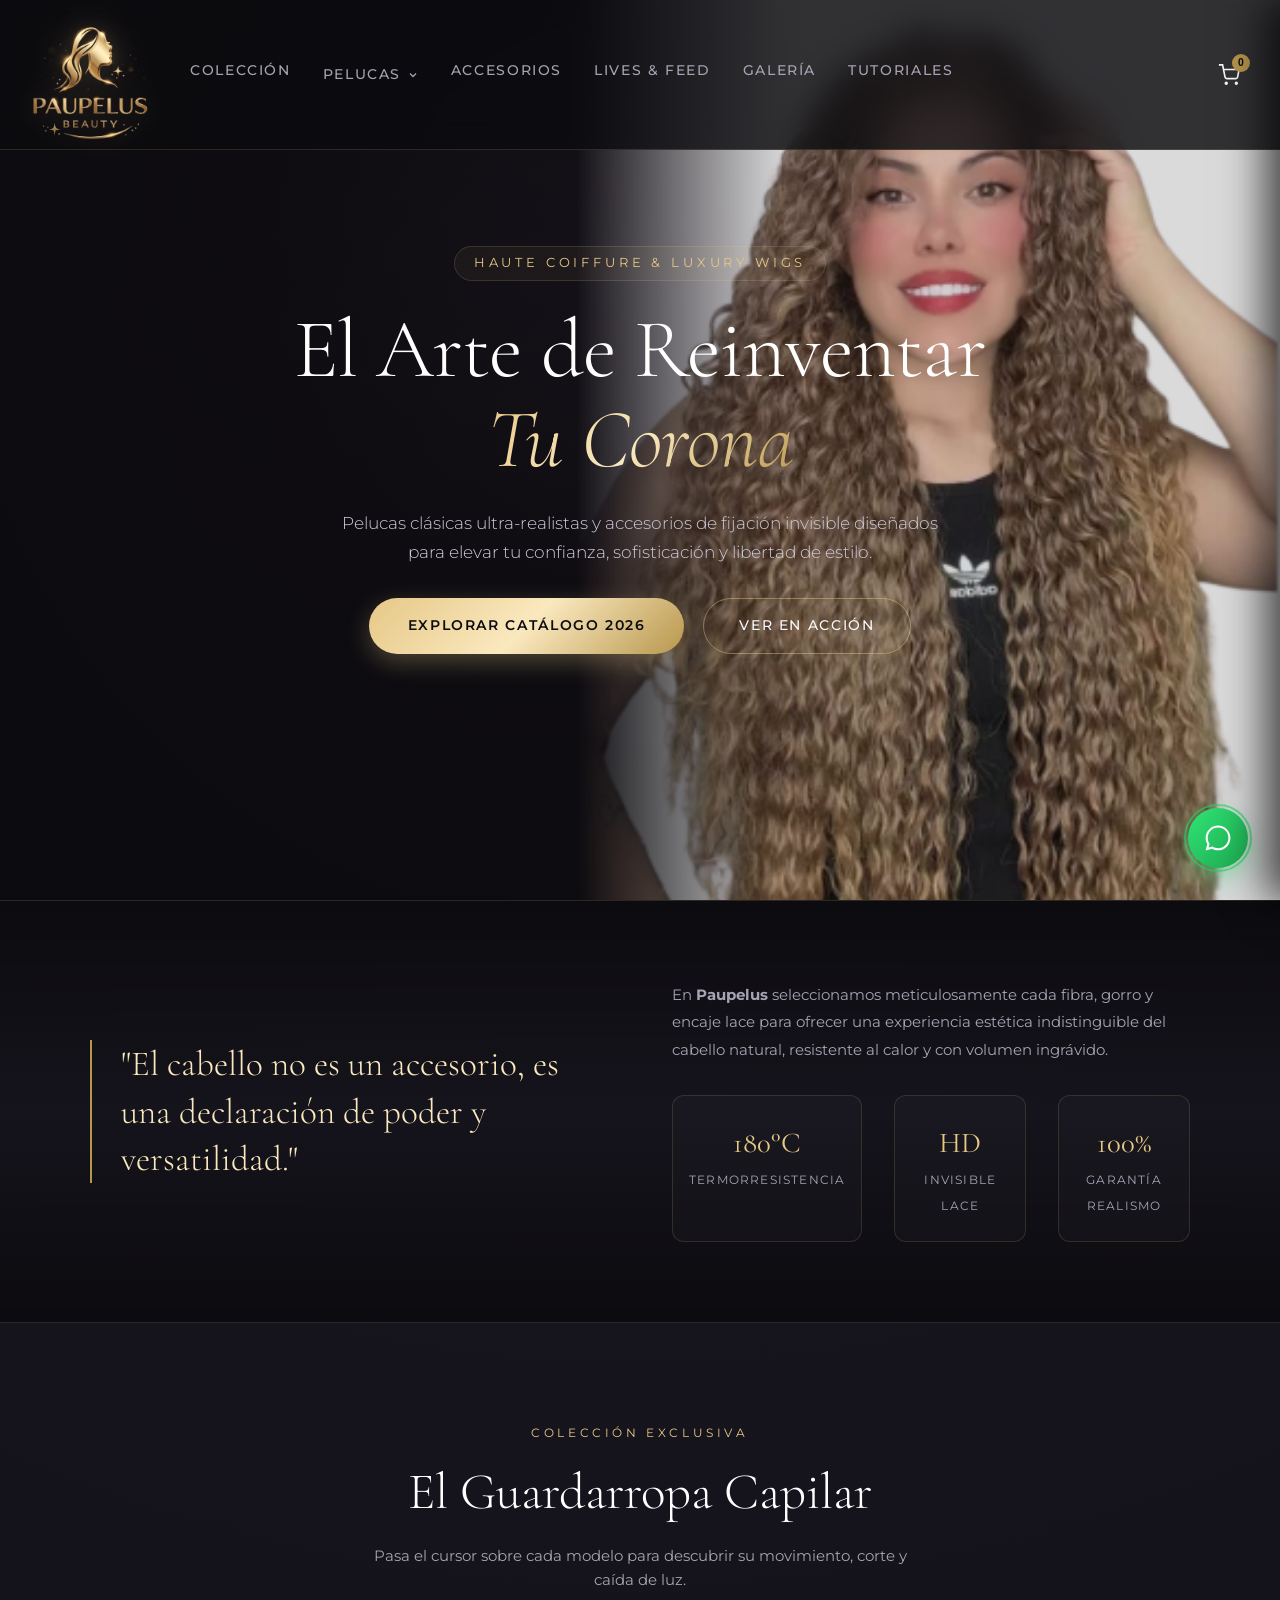
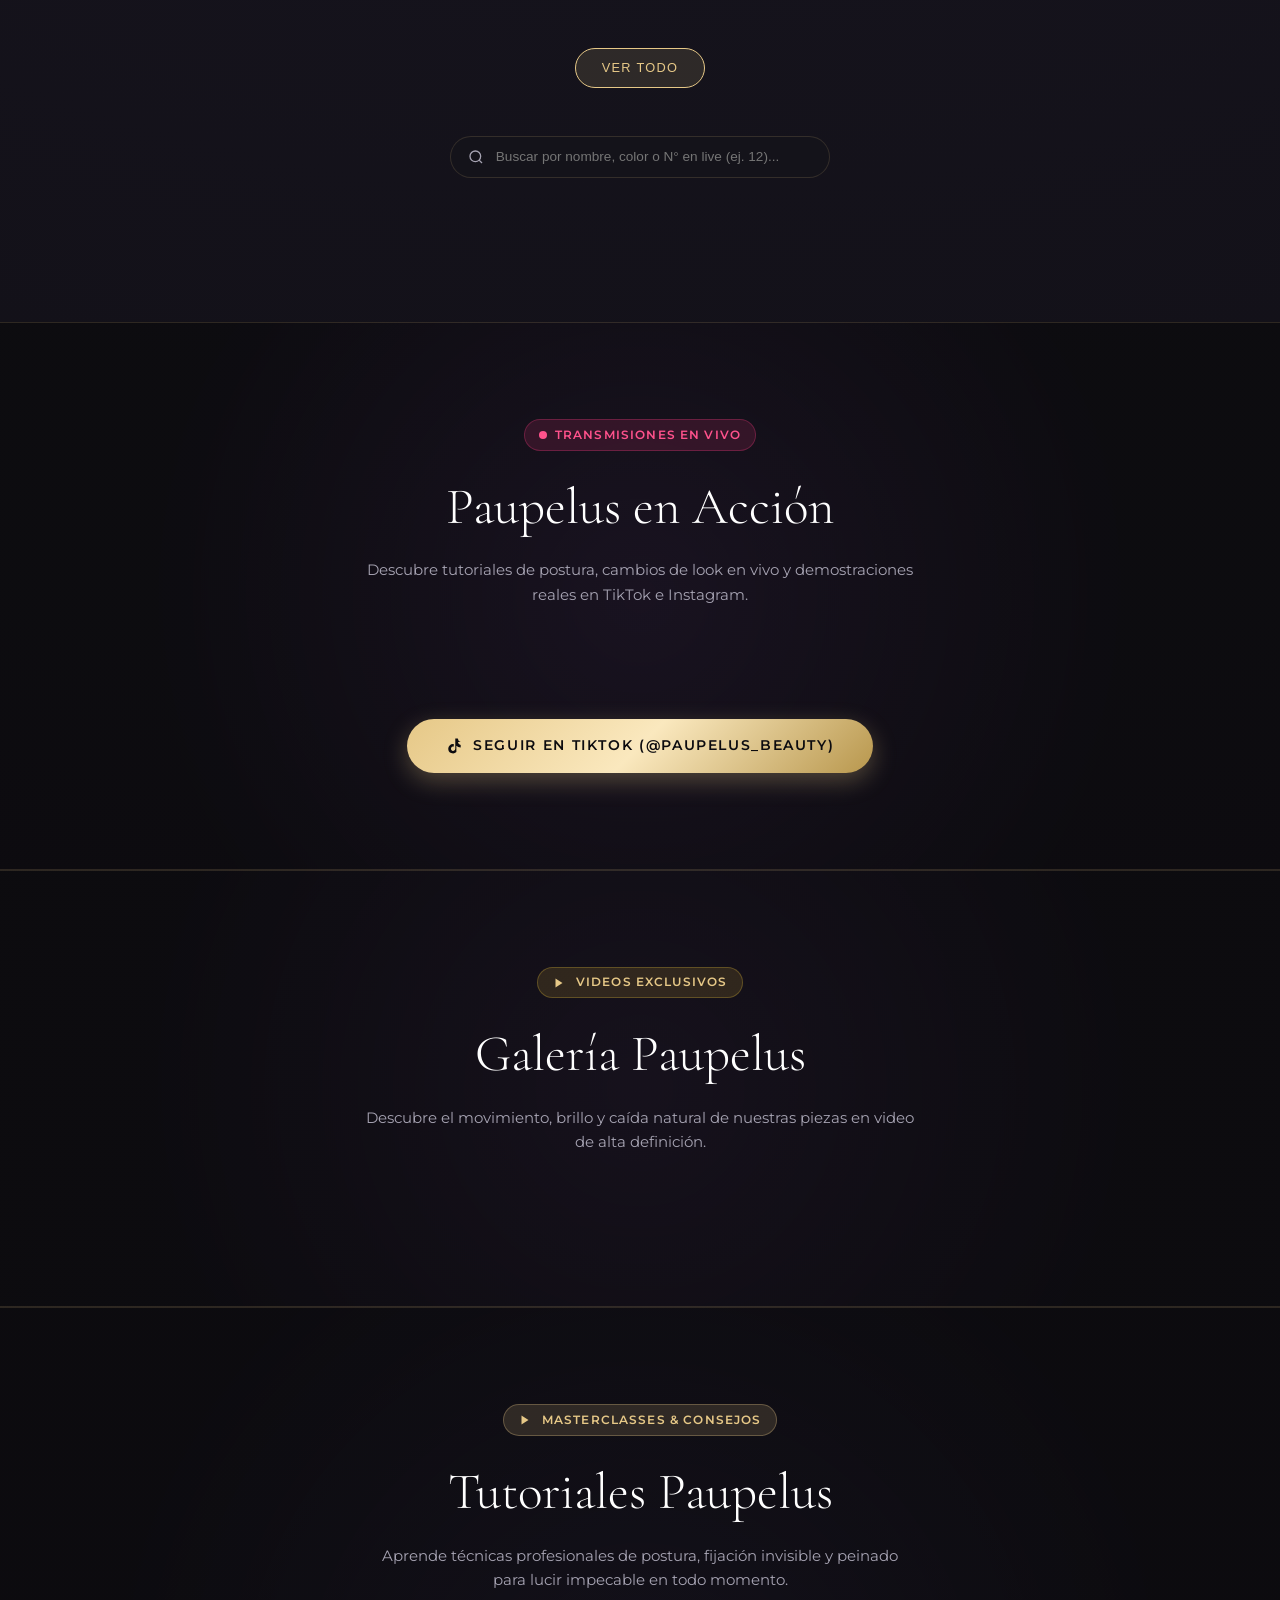
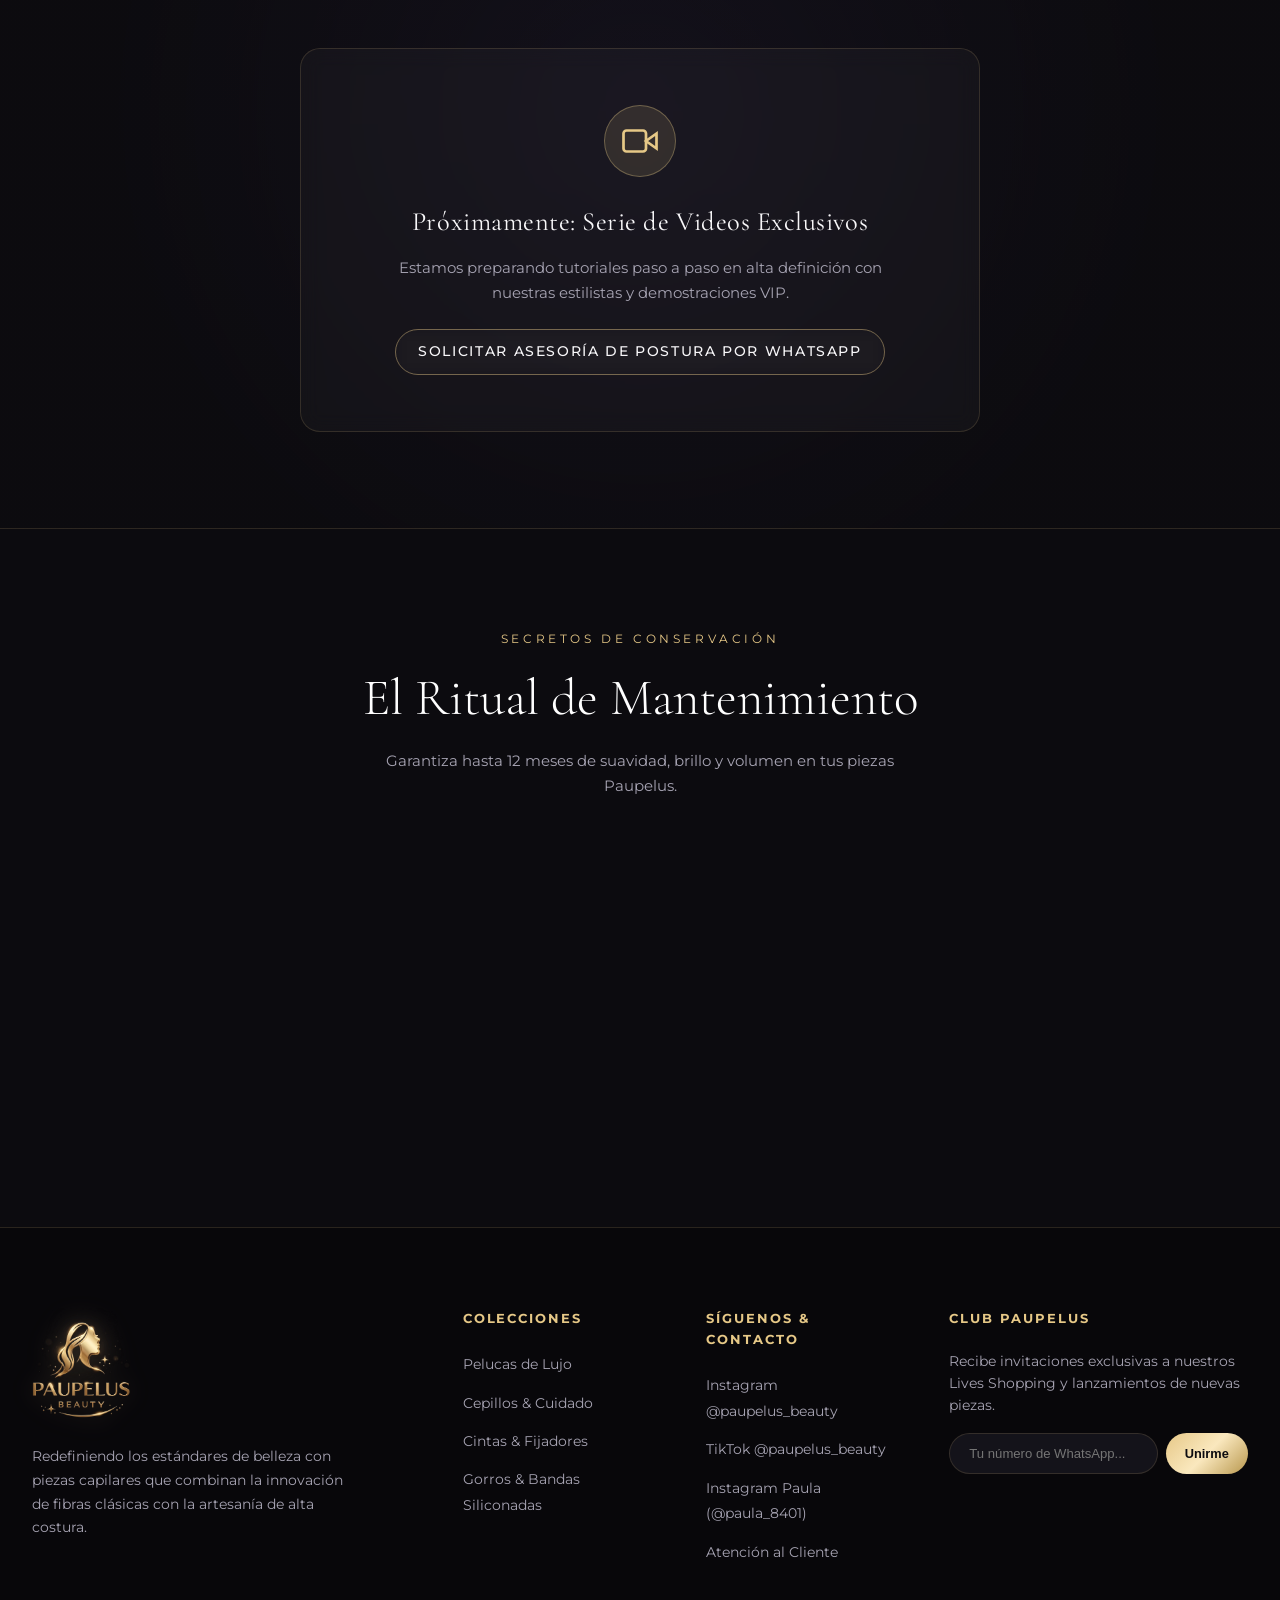
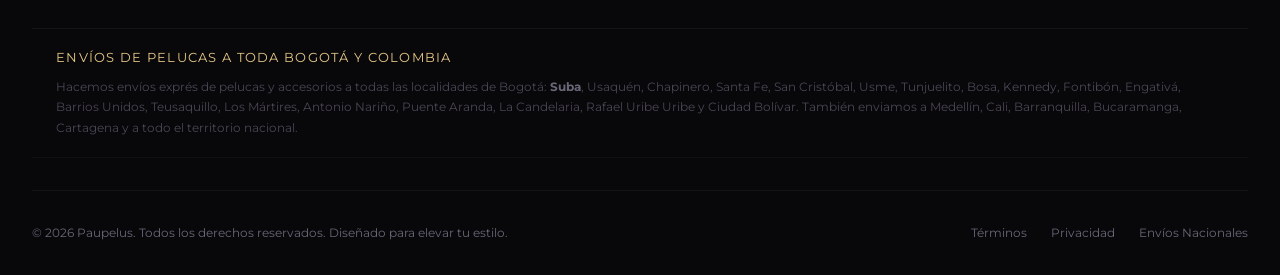
==== commit 988e4a40: "feat: buscador inteligente en vivo por nombre y numero de exhibicion en admin central y catalogo" ====
--- a/index.html
+++ b/index.html
@@ -298,7 +298,7 @@
       <svg class="catalog-search-icon" width="16" height="16" viewBox="0 0 24 24" fill="none" stroke="currentColor" stroke-width="2">
         <circle cx="11" cy="11" r="8"></circle><line x1="21" y1="21" x2="16.65" y2="16.65"></line>
       </svg>
-      <input type="text" id="catalogSearch" class="catalog-search-input" placeholder="Buscar por estilo, largo, color...">
+      <input type="text" id="catalogSearch" class="catalog-search-input" placeholder="Buscar por nombre, color o N° en live (ej. 12)...">
     </div>
 
     <!-- Grid de Productos Dinámico -->
@@ -519,8 +519,9 @@
   <!-- Lightbox Modal para Vista Rápida de Producto -->
   <div class="lightbox-modal" id="lightboxModal">
     <div class="lightbox-content">
-      <button class="lightbox-close-btn" id="lightboxClose" aria-label="Cerrar modal">
-        <svg width="20" height="20" viewBox="0 0 24 24" fill="none" stroke="currentColor" stroke-width="2"><line x1="18" y1="6" x2="6" y2="18"></line><line x1="6" y1="6" x2="18" y2="18"></line></svg>
+      <button class="lightbox-close-btn" id="lightboxClose" aria-label="Ver todas las pelucas" title="Ver catálogo completo">
+        <svg width="16" height="16" viewBox="0 0 24 24" fill="none" stroke="currentColor" stroke-width="2.5"><line x1="18" y1="6" x2="6" y2="18"></line><line x1="6" y1="6" x2="18" y2="18"></line></svg>
+        <span>Ver catálogo</span>
       </button>
 
       <div class="lightbox-media-container">
@@ -565,9 +566,15 @@
         
         <div id="lightboxSpecs" class="card-specs" style="margin: 0.5rem 0 1rem 0;"></div>
 
-        <button class="btn-primary" id="lightboxAddBtn" style="width:100%; justify-content:center;">
-          Agregar a Mi Selección
-        </button>
+        <div style="display:flex; flex-direction:column; gap:0.6rem; width:100%;">
+          <button class="btn-primary" id="lightboxAddBtn" style="width:100%; justify-content:center;">
+            Agregar a Mi Selección
+          </button>
+          <button type="button" class="btn-explorar-catalogo" id="btnExplorarCatalogo">
+            <svg width="18" height="18" viewBox="0 0 24 24" fill="none" stroke="currentColor" stroke-width="2"><path d="M1 12s4-8 11-8 11 8 11 8-4 8-11 8-11 8z"/><circle cx="12" cy="12" r="3"/></svg>
+            👀 Ver todas las demás pelucas
+          </button>
+        </div>
       </div>
     </div>
   </div>
--- a/css/modal.css
+++ b/css/modal.css
@@ -13,6 +13,9 @@
   visibility: hidden;
   pointer-events: none;
   transition: opacity 0.35s ease, visibility 0.35s;
+  overflow-y: auto;
+  -webkit-overflow-scrolling: touch;
+  overscroll-behavior: contain;
 }
 
 .lightbox-modal.open {
@@ -217,36 +220,84 @@
   position: absolute;
   top: 1.2rem;
   right: 1.2rem;
-  background: rgba(255,255,255,0.06);
-  border: 1px solid var(--border-subtle);
-  color: var(--text-main);
-  width: 38px;
+  background: rgba(230, 200, 135, 0.12);
+  border: 1px solid rgba(230, 200, 135, 0.4);
+  color: var(--gold-light, #f5e4b8);
   height: 38px;
-  border-radius: 50%;
-  cursor: pointer;
-  display: flex;
-  align-items: center;
-  justify-content: center;
+  padding: 0 0.85rem;
+  border-radius: 20px;
+  cursor: pointer;
+  display: inline-flex;
+  align-items: center;
+  justify-content: center;
+  gap: 0.4rem;
+  font-family: inherit;
+  font-size: 0.85rem;
+  font-weight: 600;
+  z-index: 10;
   transition: all 0.2s ease;
 }
 
 .lightbox-close-btn:hover {
   background: var(--gold-primary);
   color: #0c0b0f;
+  border-color: var(--gold-primary);
 }
 
 /* Responsive Rules (Modal) */
 @media (max-width: 1024px) {
+  .lightbox-modal {
+    padding: 1rem 0.5rem;
+    align-items: flex-start;
+  }
+
   .lightbox-content {
     grid-template-columns: 1fr;
-    max-height: 95vh;
-    overflow-y: auto;
-    padding: 1.5rem;
-    gap: 1.5rem;
+    max-height: none;
+    overflow: visible;
+    padding: 1.25rem 1rem 2rem 1rem;
+    margin: 1rem auto 2.5rem auto;
+    gap: 1.25rem;
   }
 
   .lightbox-media-viewer {
-    min-height: 360px;
-    max-height: 420px;
+    min-height: 300px;
+    max-height: 400px;
   }
-}
+
+  .lightbox-close-btn {
+    top: 0.75rem;
+    right: 0.75rem;
+    height: 36px;
+    padding: 0 0.75rem;
+    font-size: 0.8rem;
+  }
+}
+
+/* Botón Explorar Más Pelucas en Modal */
+.btn-explorar-catalogo {
+  display: inline-flex;
+  align-items: center;
+  justify-content: center;
+  gap: 0.5rem;
+  width: 100%;
+  padding: 0.85rem 1.25rem;
+  border-radius: var(--radius-sm, 8px);
+  background: rgba(230, 200, 135, 0.08);
+  border: 1.5px solid rgba(230, 200, 135, 0.45);
+  color: var(--gold-light, #f5e4b8);
+  font-weight: 600;
+  text-decoration: none;
+  font-size: 0.95rem;
+  font-family: inherit;
+  cursor: pointer;
+  transition: transform 0.2s ease, background-color 0.2s ease, border-color 0.2s ease, color 0.2s ease;
+  box-shadow: 0 4px 14px rgba(0, 0, 0, 0.25);
+}
+
+.btn-explorar-catalogo:hover {
+  background: rgba(230, 200, 135, 0.22);
+  border-color: var(--gold-primary);
+  color: #ffffff;
+  transform: translateY(-2px);
+}
